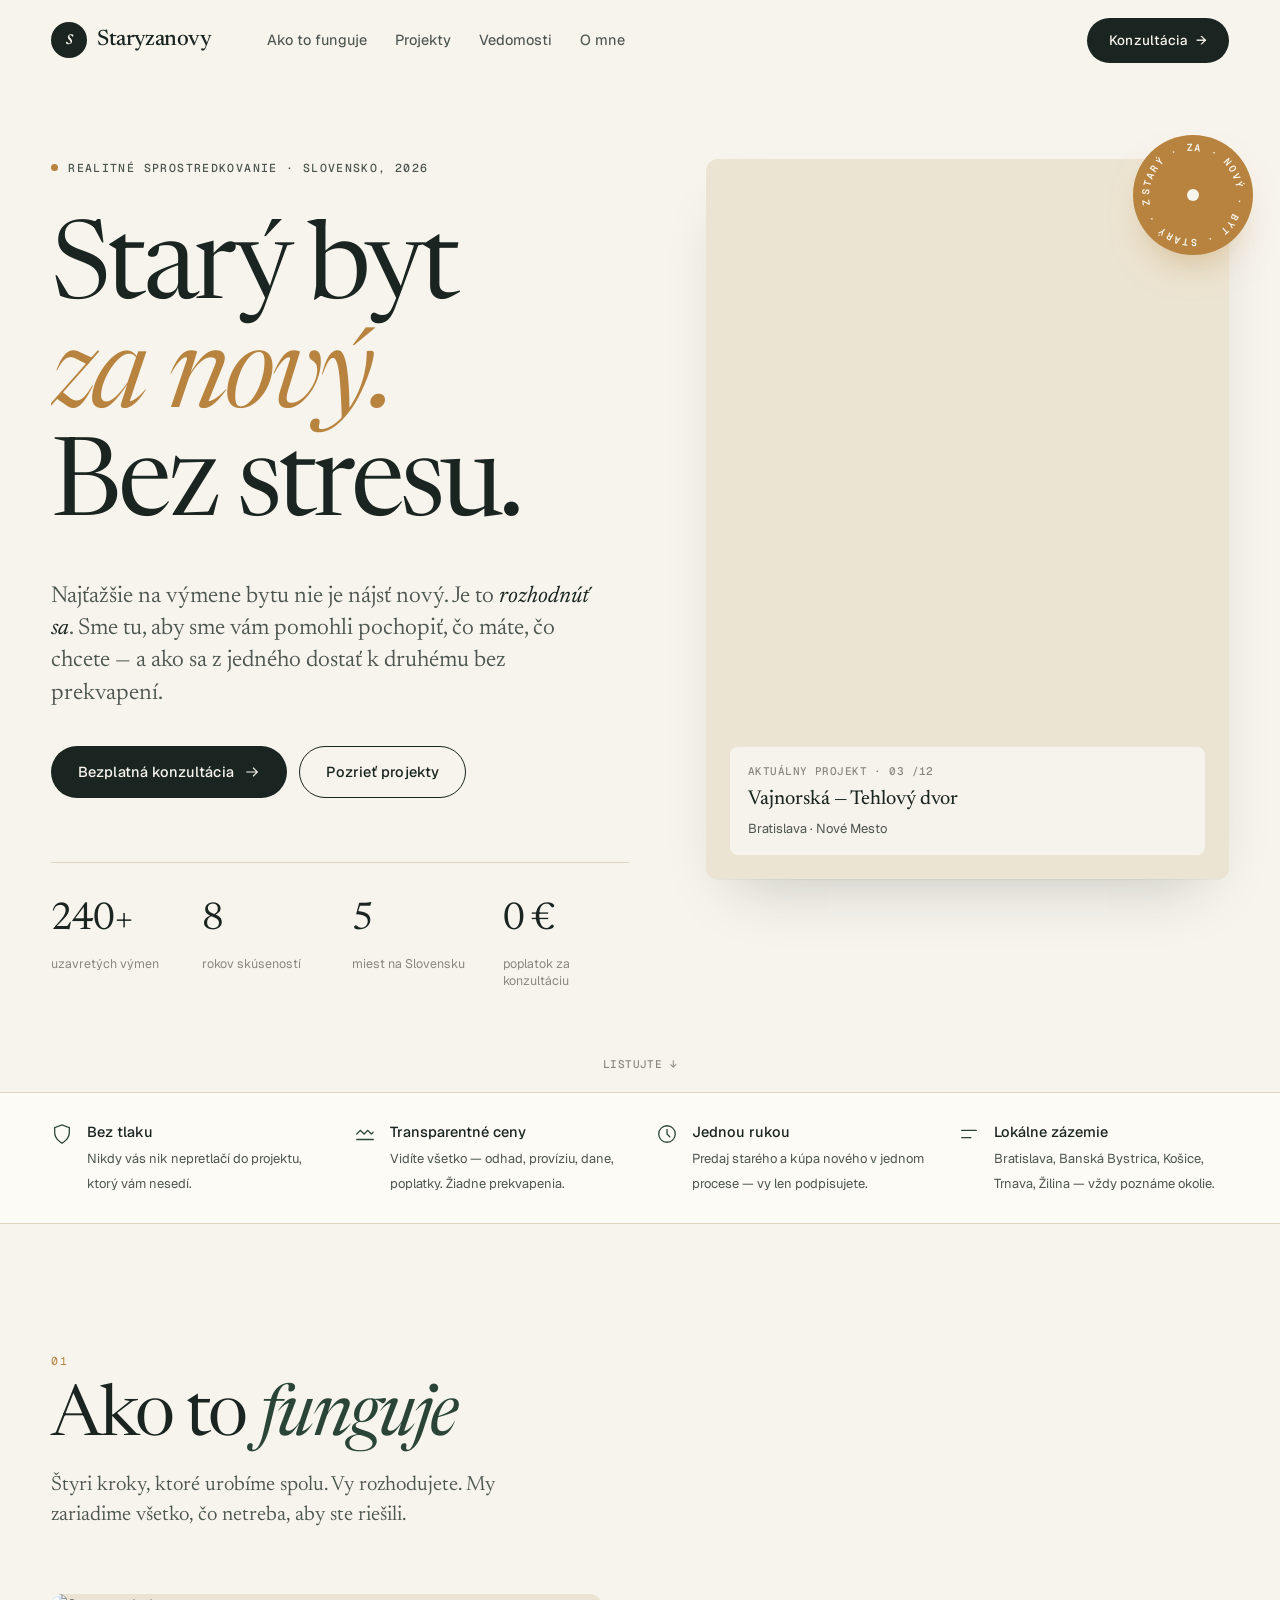
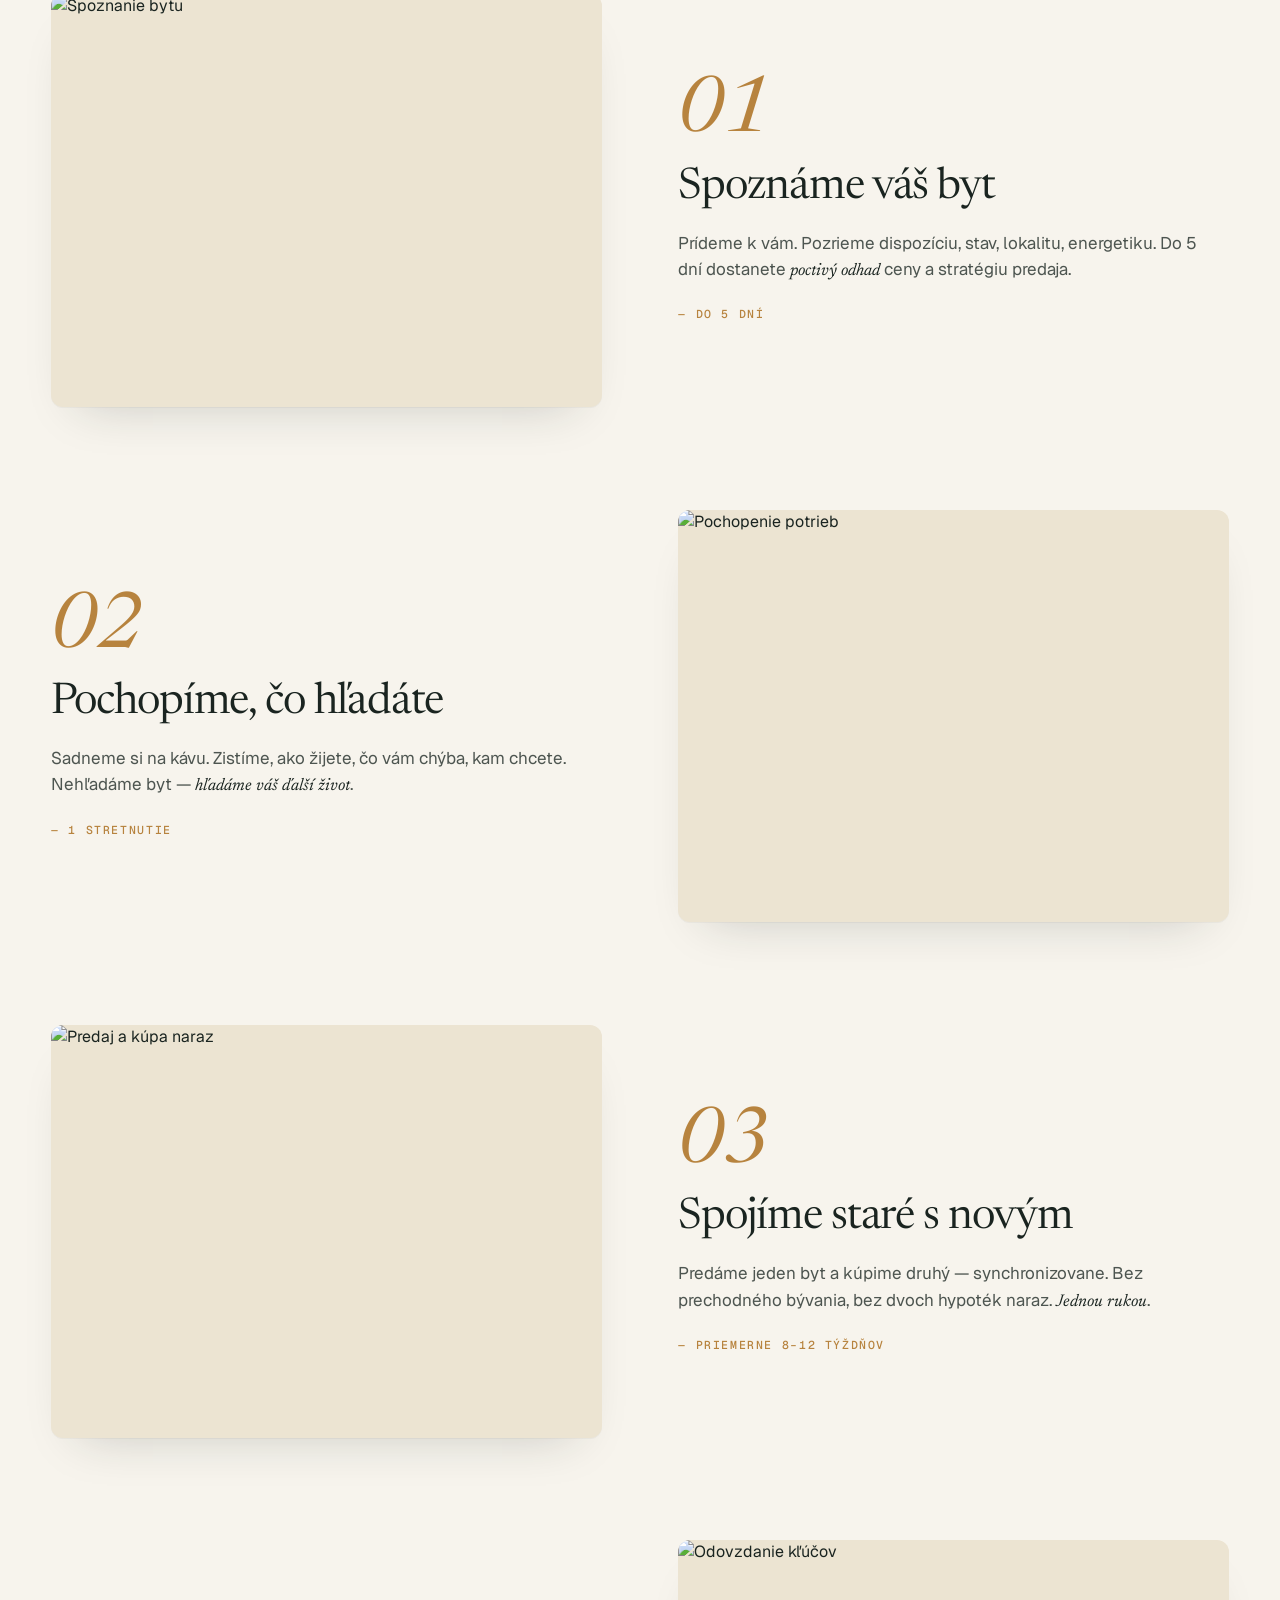
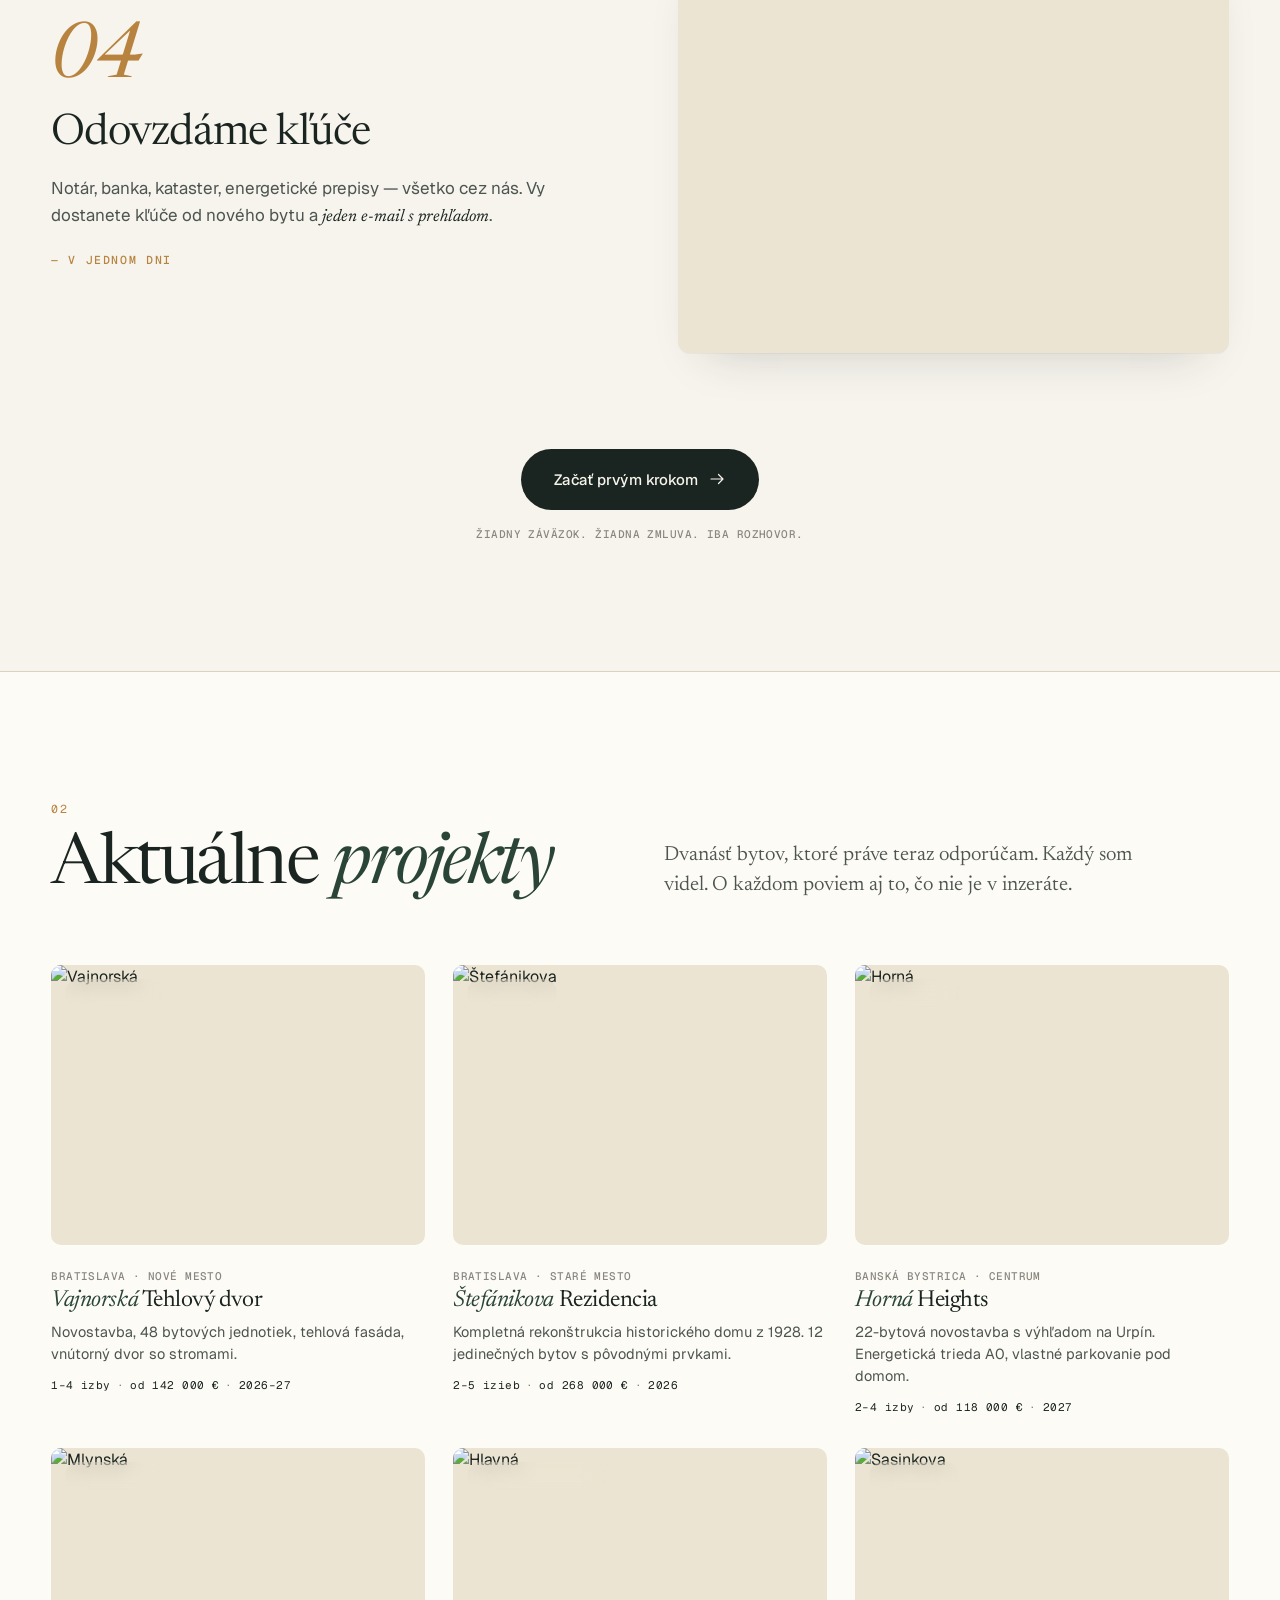
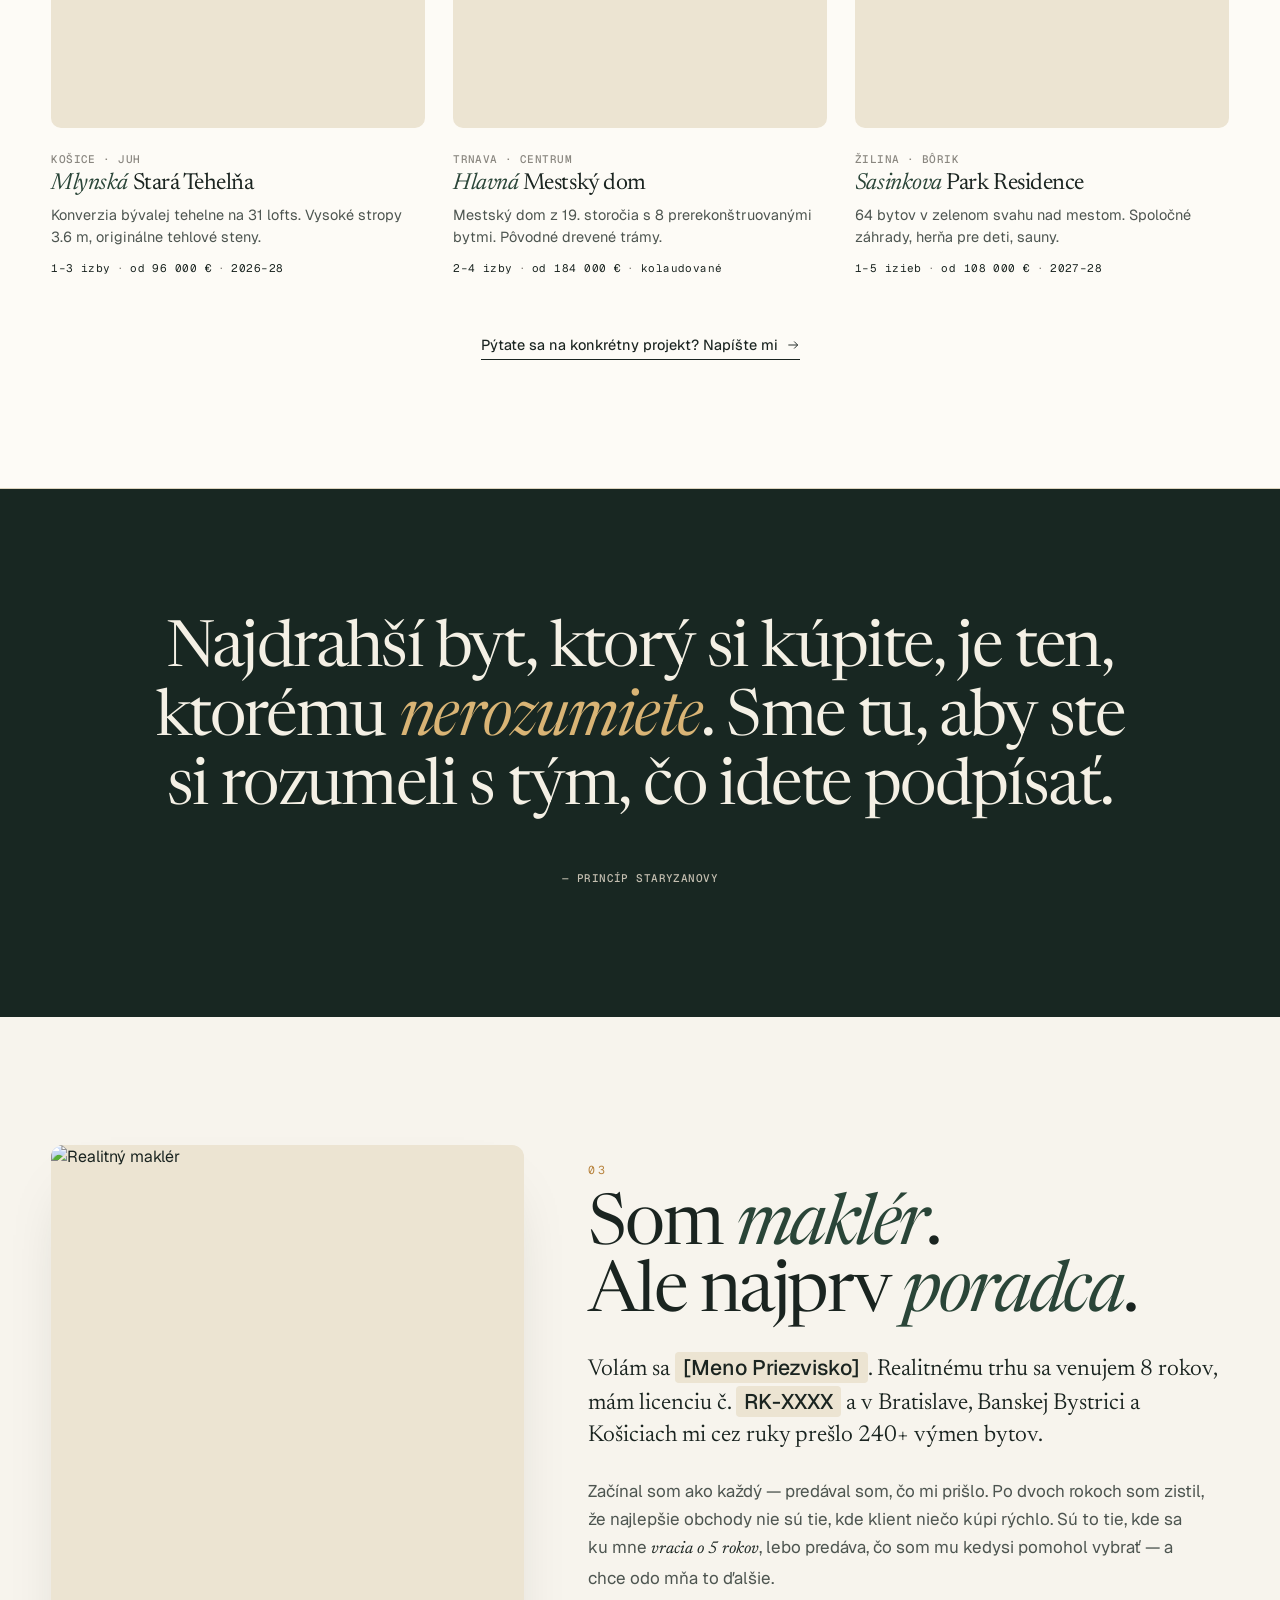
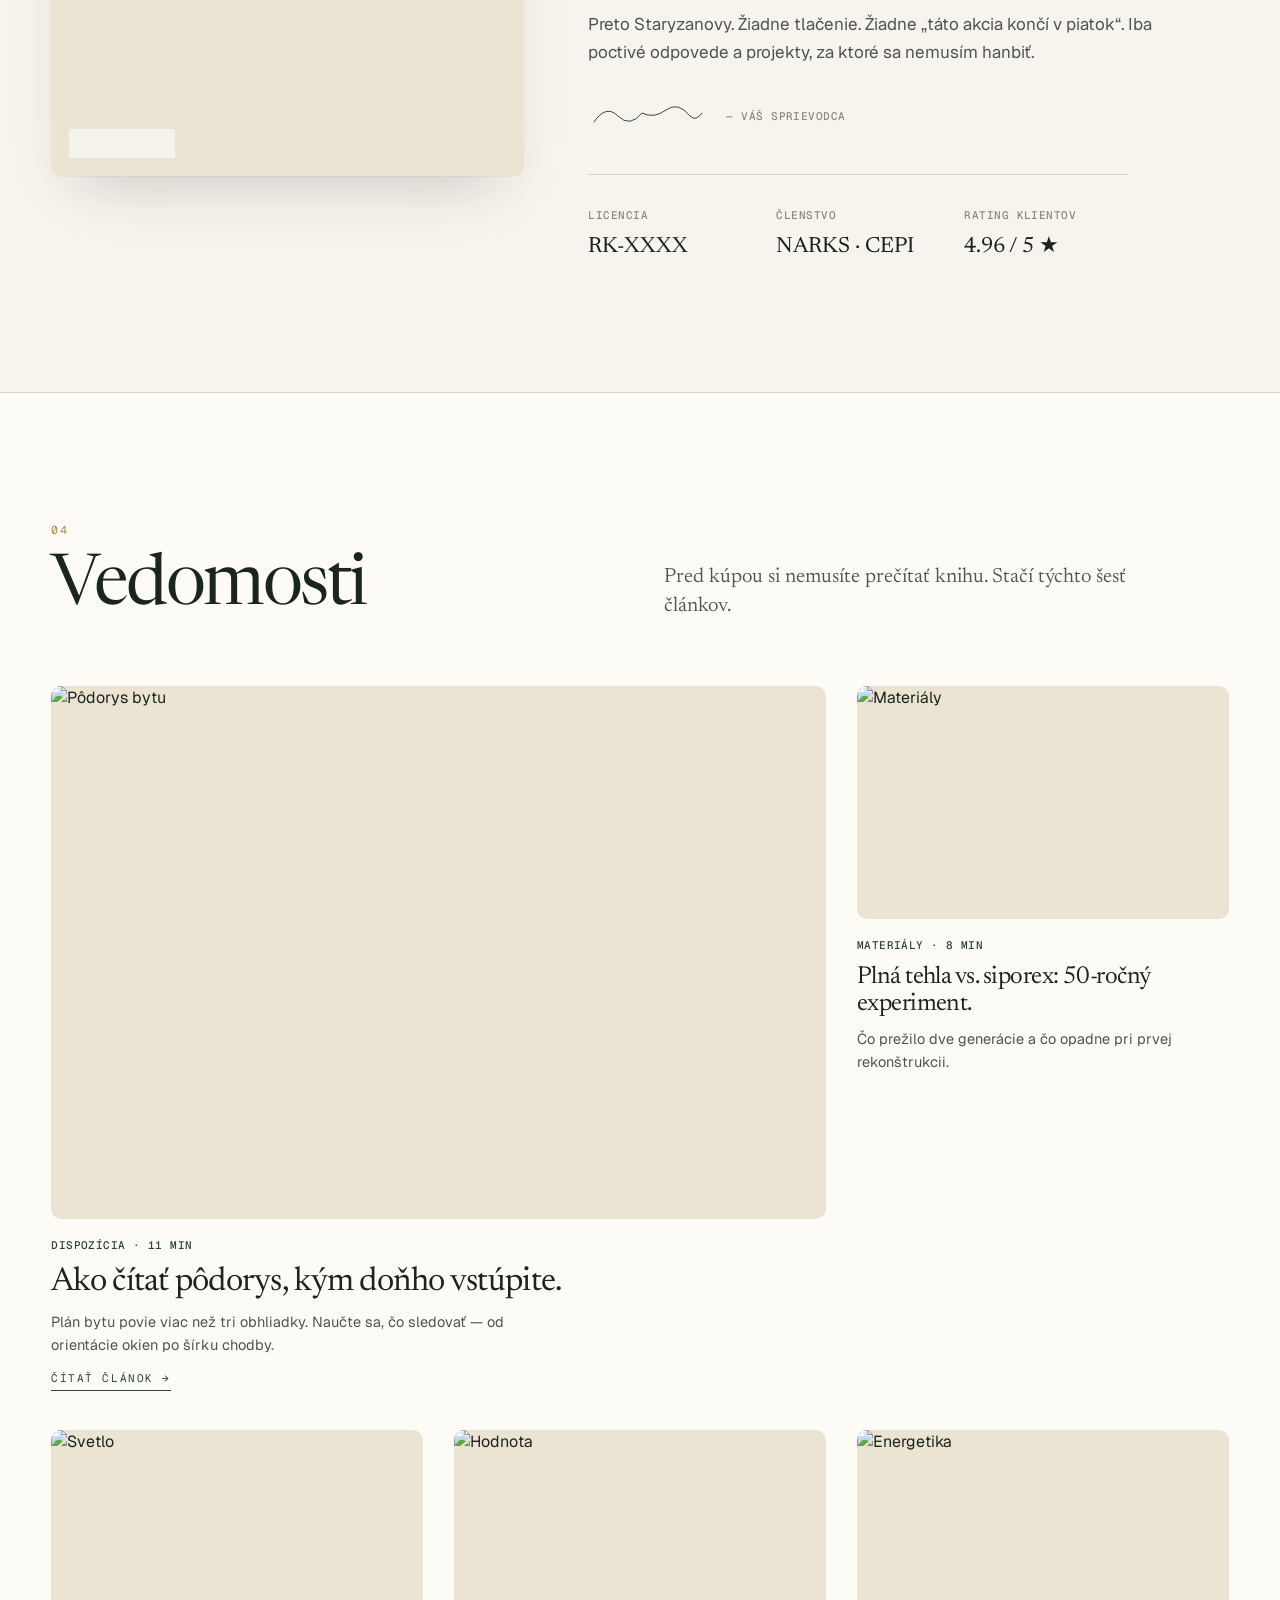
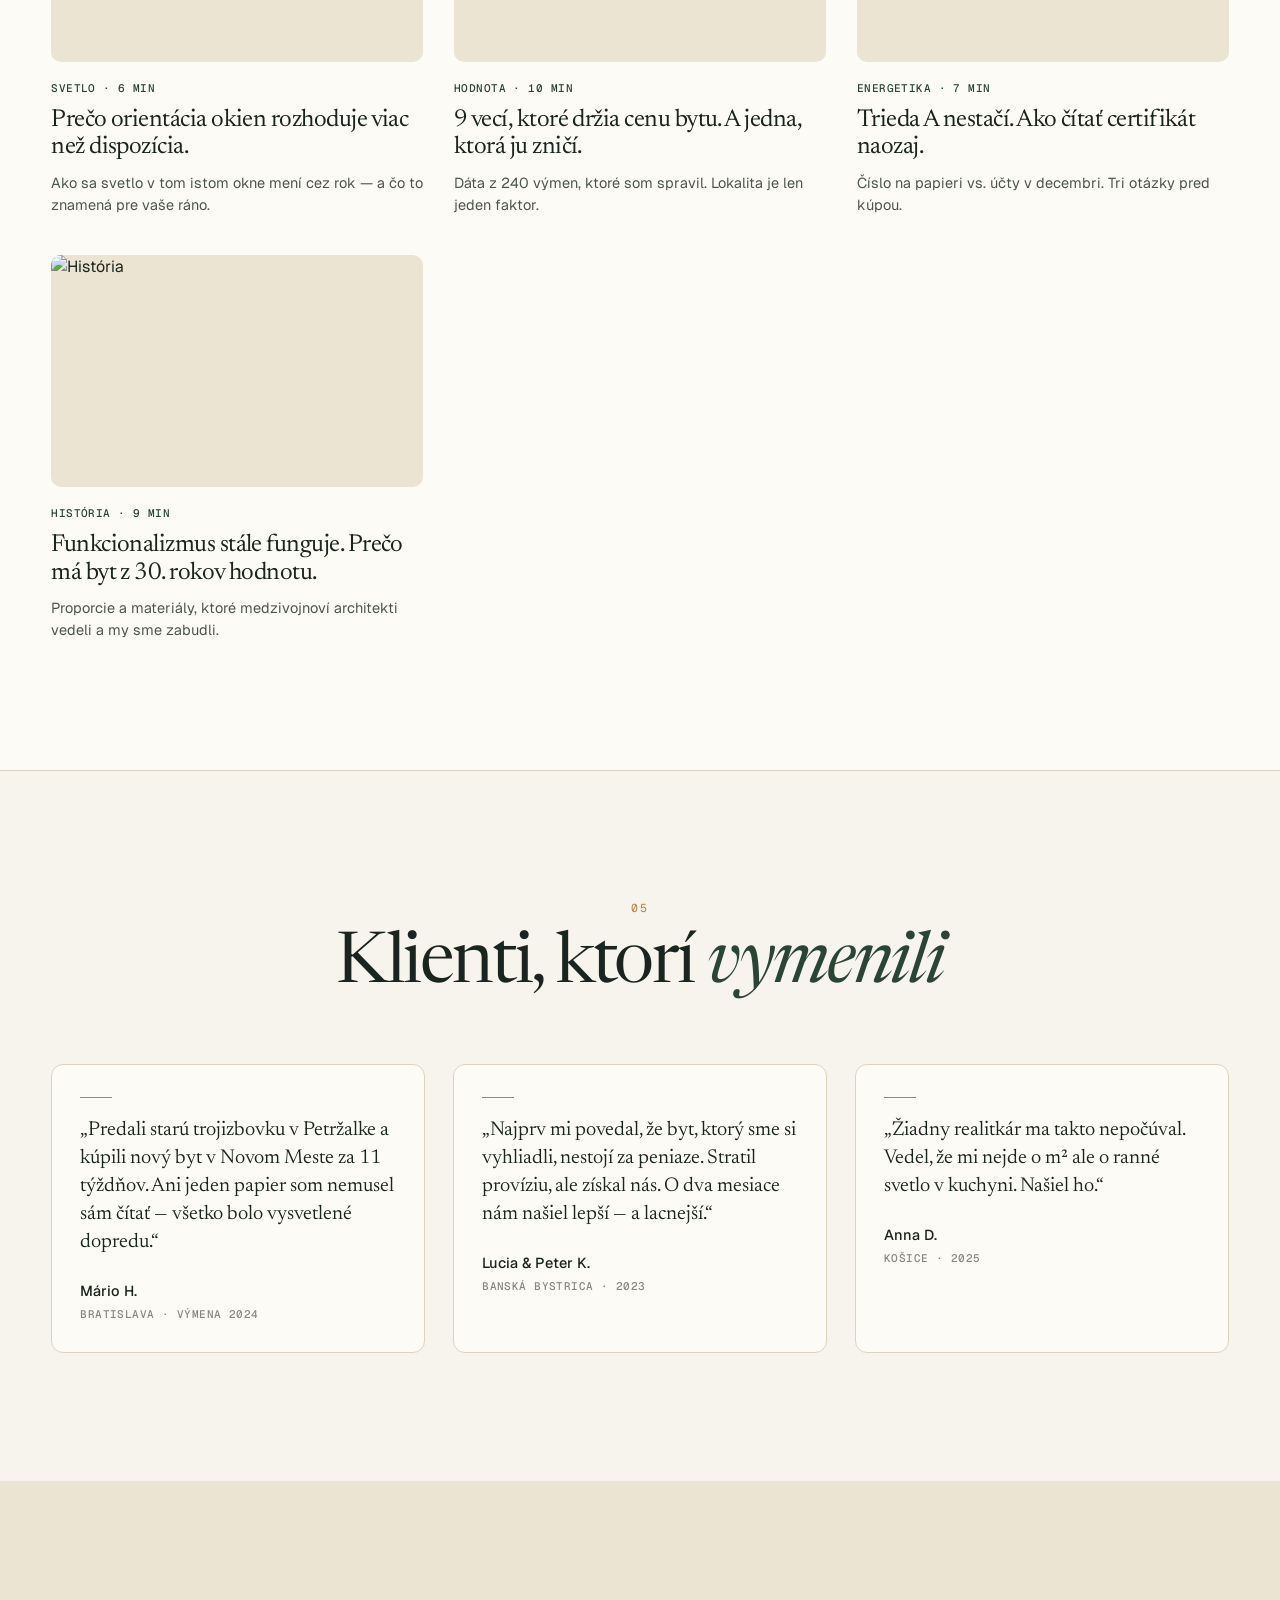
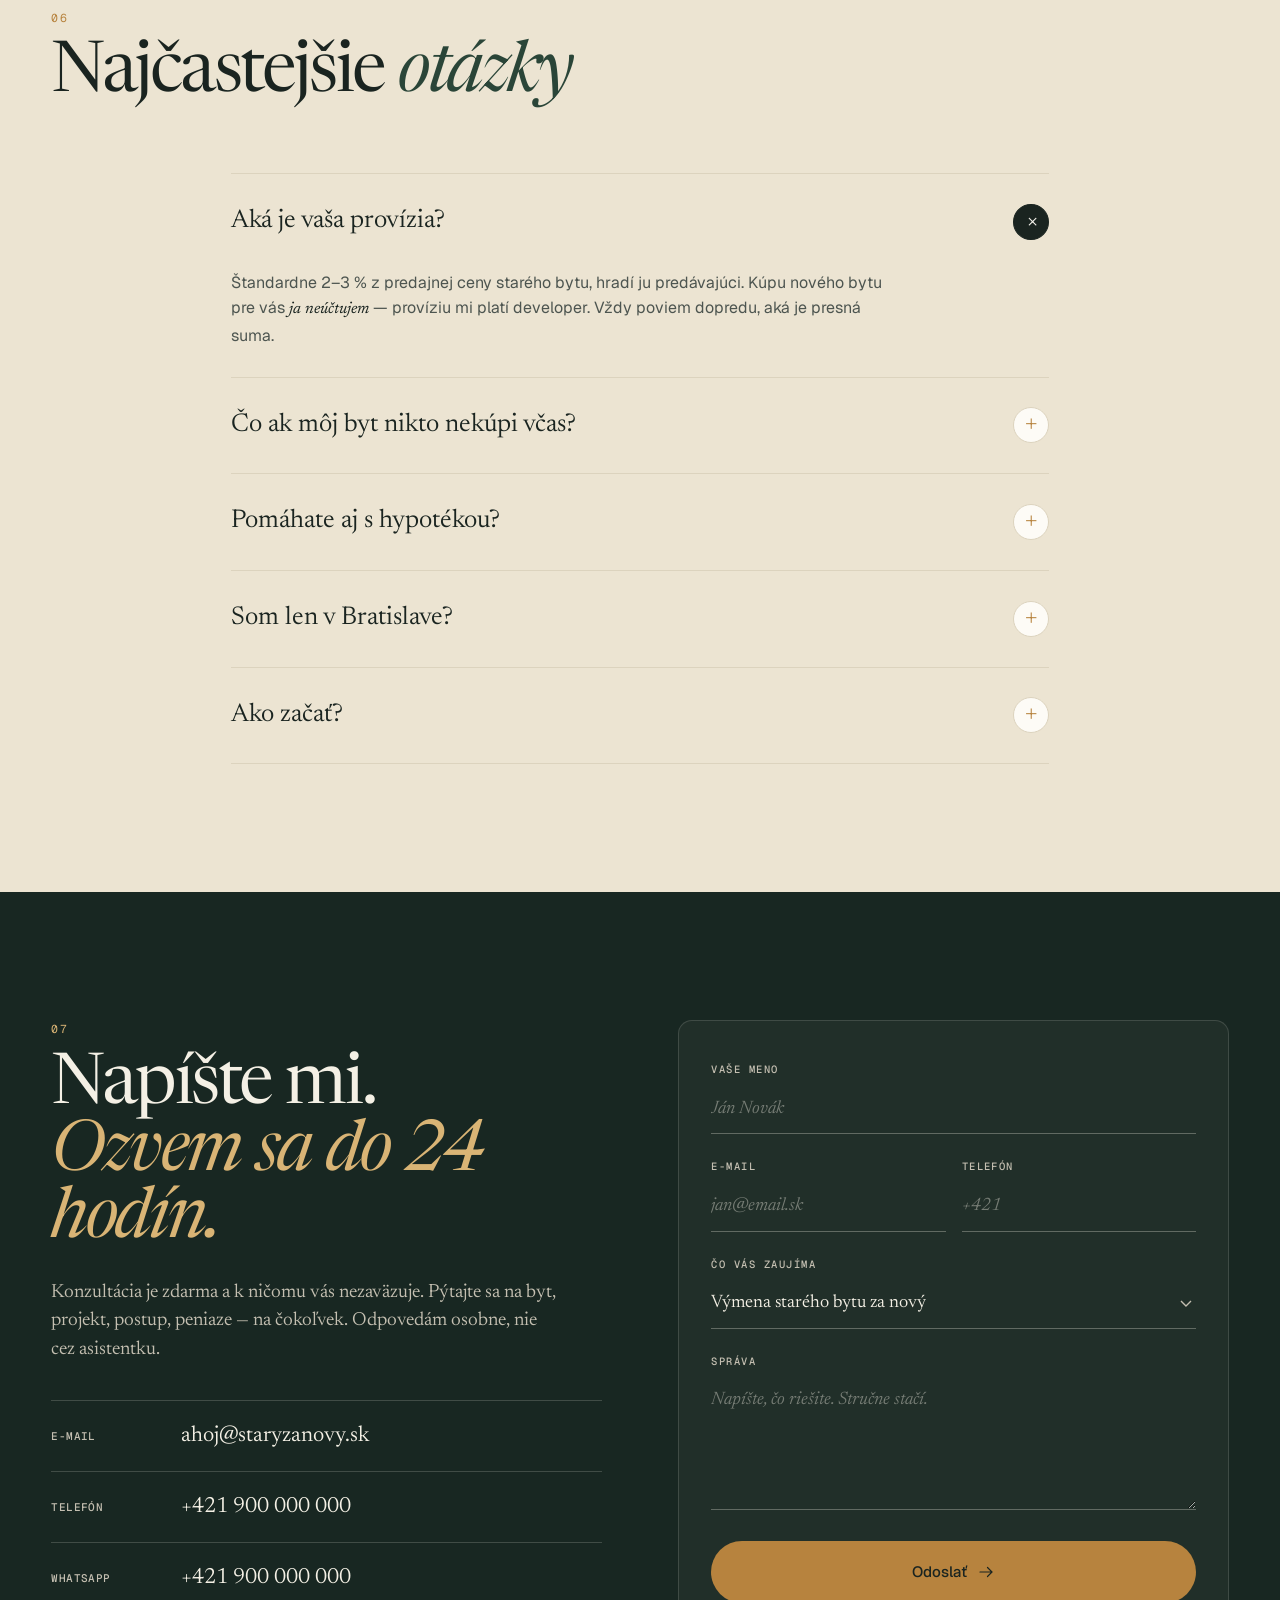
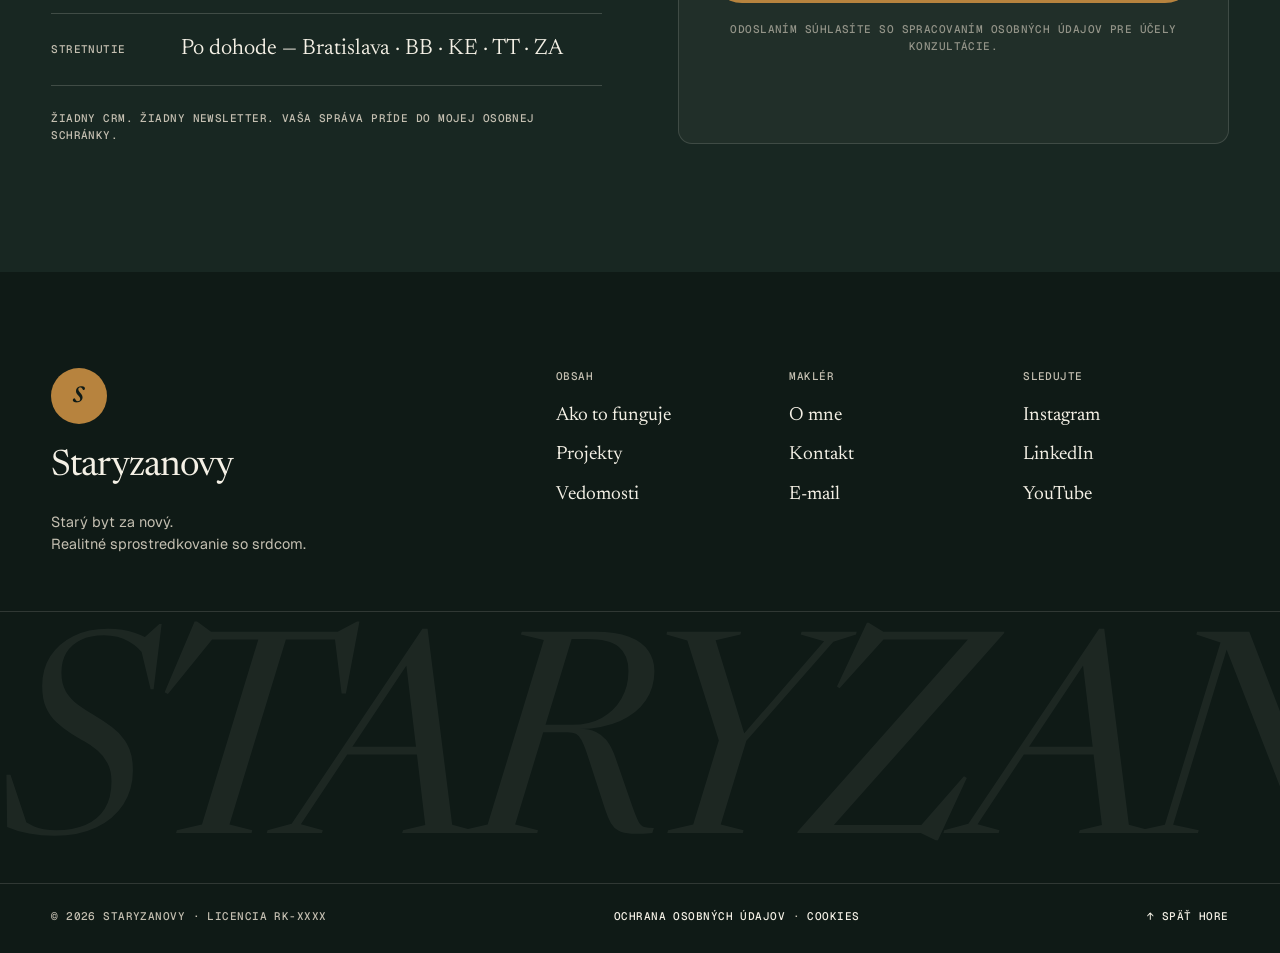
==== index.html @ 13700c18 "initial commit — Staryzanovy v1 Static landing page for staryzanovy.sk: - Premium svetlý design (New" ====
<!DOCTYPE html>
<html lang="sk">
<head>
<meta charset="UTF-8" />
<meta name="viewport" content="width=device-width, initial-scale=1.0" />
<title>Staryzanovy — Starý byt za nový. Realitné sprostredkovanie pre Slovensko.</title>
<meta name="description" content="Pomáhame vám predať starý byt a kúpiť nový — bez stresu, bez tlaku, s maklérom, ktorý vie. Konzultácia zdarma." />
<meta name="theme-color" content="#FAF7F0" />

<meta property="og:type" content="website" />
<meta property="og:title" content="Staryzanovy — Starý byt za nový" />
<meta property="og:description" content="Vymeňte starý byt za nový. Bez stresu. So sprievodcom, ktorý pozná každý detail." />
<meta property="og:url" content="https://staryzanovy.sk" />
<meta property="og:locale" content="sk_SK" />

<link rel="preconnect" href="https://fonts.googleapis.com" />
<link rel="preconnect" href="https://fonts.gstatic.com" crossorigin />
<link href="https://fonts.googleapis.com/css2?family=Newsreader:ital,opsz,wght@0,6..72,200..800;1,6..72,200..800&family=Geist:wght@100..900&family=Geist+Mono:wght@400;500&display=swap" rel="stylesheet" />

<link rel="stylesheet" href="styles.css" />
<link rel="icon" href="data:image/svg+xml;utf8,<svg xmlns='http://www.w3.org/2000/svg' viewBox='0 0 100 100'><rect width='100' height='100' fill='%23FAF7F0'/><text x='50' y='72' font-family='Newsreader, serif' font-size='80' font-weight='400' fill='%231F2D24' text-anchor='middle' font-style='italic'>s</text></svg>" />
</head>
<body>

<!-- ───────────────── NAV ───────────────── -->
<header class="nav" id="top">
  <div class="nav__inner">
    <a href="#top" class="logo">
      <span class="logo__mark">s</span>
      <span class="logo__name">Staryzanovy</span>
    </a>
    <nav class="nav__links" aria-label="Hlavné menu">
      <a href="#proces">Ako to funguje</a>
      <a href="#projekty">Projekty</a>
      <a href="#vedomosti">Vedomosti</a>
      <a href="#makler">O mne</a>
    </nav>
    <a href="#kontakt" class="nav__cta">
      Konzultácia
      <span class="nav__cta-arrow">→</span>
    </a>
    <button class="nav__burger" aria-label="Menu" id="burger">
      <span></span><span></span>
    </button>
  </div>
</header>

<!-- ───────────────── HERO ───────────────── -->
<section class="hero">
  <div class="hero__grid">
    <div class="hero__left">
      <span class="eyebrow"><span class="eyebrow__dot"></span> Realitné sprostredkovanie · Slovensko, 2026</span>

      <h1 class="hero__h1">
        <span class="rise"><span>Starý byt</span></span>
        <span class="rise rise--2"><span><em>za nový.</em></span></span>
        <span class="rise rise--3"><span>Bez stresu.</span></span>
      </h1>

      <p class="hero__lead">
        Najťažšie na výmene bytu nie je nájsť nový. Je to <em>rozhodnúť sa</em>. Sme tu, aby sme vám pomohli pochopiť, čo máte, čo chcete — a ako sa z jedného dostať k druhému bez prekvapení.
      </p>

      <div class="hero__actions">
        <a href="#kontakt" class="btn btn--solid">
          Bezplatná konzultácia
          <svg width="16" height="16" viewBox="0 0 24 24" fill="none"><path d="M4 12h16M14 6l6 6-6 6" stroke="currentColor" stroke-width="1.6" stroke-linecap="round" stroke-linejoin="round"/></svg>
        </a>
        <a href="#projekty" class="btn btn--ghost">Pozrieť projekty</a>
      </div>

      <ul class="hero__stats">
        <li>
          <strong>240+</strong>
          <span>uzavretých výmen</span>
        </li>
        <li>
          <strong>8</strong>
          <span>rokov skúseností</span>
        </li>
        <li>
          <strong>5</strong>
          <span>miest na Slovensku</span>
        </li>
        <li>
          <strong>0 €</strong>
          <span>poplatok za konzultáciu</span>
        </li>
      </ul>
    </div>

    <div class="hero__right">
      <div class="hero__photo">
        <img src="https://images.unsplash.com/photo-1554995207-c18c203602cb?w=1200&q=80&auto=format&fit=crop" alt="Svetlý moderný interiér bytu so zeleňou" loading="eager" />
        <div class="hero__photo-tag">
          <span class="mono">Aktuálny projekt · 03 /12</span>
          <strong>Vajnorská — Tehlový dvor</strong>
          <span>Bratislava · Nové Mesto</span>
        </div>
      </div>

      <div class="hero__sticker">
        <svg viewBox="0 0 120 120" class="hero__sticker-svg" aria-hidden="true">
          <defs>
            <path id="circle-path" d="M 60, 60 m -44, 0 a 44,44 0 1,1 88,0 a 44,44 0 1,1 -88,0"/>
          </defs>
          <text class="hero__sticker-text">
            <textPath href="#circle-path">STARÝ · ZA · NOVÝ · BYT ·  STARÝ · ZA · NOVÝ · BYT · </textPath>
          </text>
          <circle cx="60" cy="60" r="6" fill="currentColor"/>
        </svg>
      </div>
    </div>
  </div>

  <div class="hero__scroll" aria-hidden="true">
    <span class="mono">Listujte ↓</span>
  </div>
</section>

<!-- ───────────────── TRUST BAR ───────────────── -->
<section class="trust" aria-label="Hodnoty">
  <div class="trust__inner">
    <div class="trust__item">
      <svg viewBox="0 0 24 24" fill="none" aria-hidden="true"><path d="M12 22s8-4 8-12V5l-8-3-8 3v5c0 8 8 12 8 12z" stroke="currentColor" stroke-width="1.4"/></svg>
      <div>
        <strong>Bez tlaku</strong>
        <span>Nikdy vás nik nepretlačí do projektu, ktorý vám nesedí.</span>
      </div>
    </div>
    <div class="trust__item">
      <svg viewBox="0 0 24 24" fill="none" aria-hidden="true"><path d="M3 12l4-4 4 4 4-4 4 4 2-2" stroke="currentColor" stroke-width="1.4" stroke-linecap="round"/><path d="M3 18h18" stroke="currentColor" stroke-width="1.4" stroke-linecap="round"/></svg>
      <div>
        <strong>Transparentné ceny</strong>
        <span>Vidíte všetko — odhad, províziu, dane, poplatky. Žiadne prekvapenia.</span>
      </div>
    </div>
    <div class="trust__item">
      <svg viewBox="0 0 24 24" fill="none" aria-hidden="true"><circle cx="12" cy="12" r="9" stroke="currentColor" stroke-width="1.4"/><path d="M12 7v5l3 3" stroke="currentColor" stroke-width="1.4" stroke-linecap="round"/></svg>
      <div>
        <strong>Jednou rukou</strong>
        <span>Predaj starého a kúpa nového v jednom procese — vy len podpisujete.</span>
      </div>
    </div>
    <div class="trust__item">
      <svg viewBox="0 0 24 24" fill="none" aria-hidden="true"><path d="M4 8h16M4 16h10" stroke="currentColor" stroke-width="1.4" stroke-linecap="round"/></svg>
      <div>
        <strong>Lokálne zázemie</strong>
        <span>Bratislava, Banská Bystrica, Košice, Trnava, Žilina — vždy poznáme okolie.</span>
      </div>
    </div>
  </div>
</section>

<!-- ───────────────── PROCESS ───────────────── -->
<section class="process" id="proces">
  <div class="section__head">
    <span class="section__num">01</span>
    <h2 class="section__title">Ako to <em>funguje</em></h2>
    <p class="section__intro">Štyri kroky, ktoré urobíme spolu. Vy rozhodujete. My zariadime všetko, čo netreba, aby ste riešili.</p>
  </div>

  <ol class="steps">
    <li class="step">
      <div class="step__media">
        <img src="https://images.unsplash.com/photo-1556909114-f6e7ad7d3136?w=900&q=80&auto=format&fit=crop" alt="Spoznanie bytu" loading="lazy"/>
      </div>
      <div class="step__body">
        <span class="step__num">01</span>
        <h3>Spoznáme váš byt</h3>
        <p>Prídeme k vám. Pozrieme dispozíciu, stav, lokalitu, energetiku. Do 5 dní dostanete <em>poctivý odhad</em> ceny a stratégiu predaja.</p>
        <span class="step__time">— do 5 dní</span>
      </div>
    </li>

    <li class="step step--reverse">
      <div class="step__media">
        <img src="https://images.unsplash.com/photo-1556761175-5973dc0f32e7?w=900&q=80&auto=format&fit=crop" alt="Pochopenie potrieb" loading="lazy"/>
      </div>
      <div class="step__body">
        <span class="step__num">02</span>
        <h3>Pochopíme, čo hľadáte</h3>
        <p>Sadneme si na kávu. Zistíme, ako žijete, čo vám chýba, kam chcete. Nehľadáme byt — <em>hľadáme váš ďalší život</em>.</p>
        <span class="step__time">— 1 stretnutie</span>
      </div>
    </li>

    <li class="step">
      <div class="step__media">
        <img src="https://images.unsplash.com/photo-1600596542815-ffad4c1539a9?w=900&q=80&auto=format&fit=crop" alt="Predaj a kúpa naraz" loading="lazy"/>
      </div>
      <div class="step__body">
        <span class="step__num">03</span>
        <h3>Spojíme staré s novým</h3>
        <p>Predáme jeden byt a kúpime druhý — synchronizovane. Bez prechodného bývania, bez dvoch hypoték naraz. <em>Jednou rukou</em>.</p>
        <span class="step__time">— priemerne 8–12 týždňov</span>
      </div>
    </li>

    <li class="step step--reverse">
      <div class="step__media">
        <img src="https://images.unsplash.com/photo-1600210492486-724fe5c67fb0?w=900&q=80&auto=format&fit=crop" alt="Odovzdanie kľúčov" loading="lazy"/>
      </div>
      <div class="step__body">
        <span class="step__num">04</span>
        <h3>Odovzdáme kľúče</h3>
        <p>Notár, banka, kataster, energetické prepisy — všetko cez nás. Vy dostanete kľúče od nového bytu a <em>jeden e-mail s prehľadom</em>.</p>
        <span class="step__time">— v jednom dni</span>
      </div>
    </li>
  </ol>

  <div class="process__foot">
    <a href="#kontakt" class="btn btn--solid btn--lg">
      Začať prvým krokom
      <svg width="18" height="18" viewBox="0 0 24 24" fill="none"><path d="M4 12h16M14 6l6 6-6 6" stroke="currentColor" stroke-width="1.6" stroke-linecap="round" stroke-linejoin="round"/></svg>
    </a>
    <p class="mono">Žiadny záväzok. Žiadna zmluva. Iba rozhovor.</p>
  </div>
</section>

<!-- ───────────────── PROJECTS ───────────────── -->
<section class="projects" id="projekty">
  <div class="section__head section__head--row">
    <div>
      <span class="section__num">02</span>
      <h2 class="section__title">Aktuálne <em>projekty</em></h2>
    </div>
    <p class="section__intro">Dvanásť bytov, ktoré práve teraz odporúčam. Každý som videl. O každom poviem aj to, čo nie je v inzeráte.</p>
  </div>

  <div class="projects__grid">

    <article class="card">
      <div class="card__media">
        <img src="https://images.unsplash.com/photo-1502672260266-1c1ef2d93688?w=900&q=80&auto=format&fit=crop" alt="Vajnorská" loading="lazy"/>
        <span class="card__badge badge--live">vo výstavbe</span>
      </div>
      <div class="card__body">
        <span class="mono card__loc">Bratislava · Nové Mesto</span>
        <h3 class="card__title"><em>Vajnorská</em> Tehlový dvor</h3>
        <p class="card__dek">Novostavba, 48 bytových jednotiek, tehlová fasáda, vnútorný dvor so stromami.</p>
        <div class="card__meta">
          <span>1–4 izby</span>
          <span>·</span>
          <span>od 142 000 €</span>
          <span>·</span>
          <span>2026–27</span>
        </div>
      </div>
    </article>

    <article class="card">
      <div class="card__media">
        <img src="https://images.unsplash.com/photo-1600585154340-be6161a56a0c?w=900&q=80&auto=format&fit=crop" alt="Štefánikova" loading="lazy"/>
        <span class="card__badge badge--soon">predpredaj</span>
      </div>
      <div class="card__body">
        <span class="mono card__loc">Bratislava · Staré Mesto</span>
        <h3 class="card__title"><em>Štefánikova</em> Rezidencia</h3>
        <p class="card__dek">Kompletná rekonštrukcia historického domu z 1928. 12 jedinečných bytov s pôvodnými prvkami.</p>
        <div class="card__meta">
          <span>2–5 izieb</span>
          <span>·</span>
          <span>od 268 000 €</span>
          <span>·</span>
          <span>2026</span>
        </div>
      </div>
    </article>

    <article class="card">
      <div class="card__media">
        <img src="https://images.unsplash.com/photo-1560448204-e02f11c3d0e2?w=900&q=80&auto=format&fit=crop" alt="Horná" loading="lazy"/>
        <span class="card__badge badge--soon">predpredaj</span>
      </div>
      <div class="card__body">
        <span class="mono card__loc">Banská Bystrica · centrum</span>
        <h3 class="card__title"><em>Horná</em> Heights</h3>
        <p class="card__dek">22-bytová novostavba s výhľadom na Urpín. Energetická trieda A0, vlastné parkovanie pod domom.</p>
        <div class="card__meta">
          <span>2–4 izby</span>
          <span>·</span>
          <span>od 118 000 €</span>
          <span>·</span>
          <span>2027</span>
        </div>
      </div>
    </article>

    <article class="card">
      <div class="card__media">
        <img src="https://images.unsplash.com/photo-1493809842364-78817add7ffb?w=900&q=80&auto=format&fit=crop" alt="Mlynská" loading="lazy"/>
        <span class="card__badge badge--live">vo výstavbe</span>
      </div>
      <div class="card__body">
        <span class="mono card__loc">Košice · Juh</span>
        <h3 class="card__title"><em>Mlynská</em> Stará Tehelňa</h3>
        <p class="card__dek">Konverzia bývalej tehelne na 31 lofts. Vysoké stropy 3.6 m, originálne tehlové steny.</p>
        <div class="card__meta">
          <span>1–3 izby</span>
          <span>·</span>
          <span>od 96 000 €</span>
          <span>·</span>
          <span>2026–28</span>
        </div>
      </div>
    </article>

    <article class="card">
      <div class="card__media">
        <img src="https://images.unsplash.com/photo-1567767292278-a4f21aa2d36e?w=900&q=80&auto=format&fit=crop" alt="Hlavná" loading="lazy"/>
        <span class="card__badge badge--last">posledné jednotky</span>
      </div>
      <div class="card__body">
        <span class="mono card__loc">Trnava · centrum</span>
        <h3 class="card__title"><em>Hlavná</em> Mestský dom</h3>
        <p class="card__dek">Mestský dom z 19. storočia s 8 prerekonštruovanými bytmi. Pôvodné drevené trámy.</p>
        <div class="card__meta">
          <span>2–4 izby</span>
          <span>·</span>
          <span>od 184 000 €</span>
          <span>·</span>
          <span>kolaudované</span>
        </div>
      </div>
    </article>

    <article class="card">
      <div class="card__media">
        <img src="https://images.unsplash.com/photo-1600573472550-8090b5e0745e?w=900&q=80&auto=format&fit=crop" alt="Sasinkova" loading="lazy"/>
        <span class="card__badge badge--plan">v príprave</span>
      </div>
      <div class="card__body">
        <span class="mono card__loc">Žilina · Bôrik</span>
        <h3 class="card__title"><em>Sasinkova</em> Park Residence</h3>
        <p class="card__dek">64 bytov v zelenom svahu nad mestom. Spoločné záhrady, herňa pre deti, sauny.</p>
        <div class="card__meta">
          <span>1–5 izieb</span>
          <span>·</span>
          <span>od 108 000 €</span>
          <span>·</span>
          <span>2027–28</span>
        </div>
      </div>
    </article>

  </div>

  <div class="projects__foot">
    <a href="#kontakt" class="link link--arrow">
      Pýtate sa na konkrétny projekt? Napíšte mi
      <svg width="14" height="14" viewBox="0 0 24 24" fill="none"><path d="M4 12h16M14 6l6 6-6 6" stroke="currentColor" stroke-width="1.6"/></svg>
    </a>
  </div>
</section>

<!-- ───────────────── BIG QUOTE ───────────────── -->
<section class="quote">
  <blockquote>
    <p>
      Najdrahší byt, ktorý si kúpite, je ten, ktorému <em>nerozumiete</em>. Sme tu, aby ste si rozumeli s tým, čo idete podpísať.
    </p>
    <footer>
      <span class="mono">— princíp Staryzanovy</span>
    </footer>
  </blockquote>
</section>

<!-- ───────────────── BROKER / ABOUT ───────────────── -->
<section class="broker" id="makler">
  <div class="broker__inner">
    <div class="broker__photo">
      <img src="https://images.unsplash.com/photo-1507003211169-0a1dd7228f2d?w=800&q=80&auto=format&fit=crop" alt="Realitný maklér" loading="lazy"/>
      <span class="broker__photo-tag mono">Foto · 2026</span>
    </div>

    <div class="broker__body">
      <span class="section__num">03</span>
      <h2 class="section__title">Som <em>maklér</em>.<br/>Ale najprv <em>poradca</em>.</h2>

      <p class="broker__lead">
        Volám sa <strong>[Meno Priezvisko]</strong>. Realitnému trhu sa venujem 8 rokov, mám licenciu č. <strong>RK-XXXX</strong> a v Bratislave, Banskej Bystrici a Košiciach mi cez ruky prešlo 240+ výmen bytov.
      </p>

      <p class="broker__text">
        Začínal som ako každý — predával som, čo mi prišlo. Po dvoch rokoch som zistil, že najlepšie obchody nie sú tie, kde klient niečo kúpi rýchlo. Sú to tie, kde sa ku mne <em>vracia o 5 rokov</em>, lebo predáva, čo som mu kedysi pomohol vybrať — a chce odo mňa to ďalšie.
      </p>

      <p class="broker__text">
        Preto Staryzanovy. Žiadne tlačenie. Žiadne &bdquo;táto akcia končí v piatok&ldquo;. Iba poctivé odpovede a projekty, za ktoré sa nemusím hanbiť.
      </p>

      <div class="broker__signature">
        <svg viewBox="0 0 200 60" class="broker__sign" aria-hidden="true">
          <path d="M 10 40 Q 30 10, 50 30 T 90 25 Q 110 35, 130 20 T 170 30 Q 180 40, 190 25" fill="none" stroke="currentColor" stroke-width="1.6" stroke-linecap="round"/>
        </svg>
        <span class="mono">— váš sprievodca</span>
      </div>

      <div class="broker__credentials">
        <div>
          <span class="mono">Licencia</span>
          <strong>RK-XXXX</strong>
        </div>
        <div>
          <span class="mono">Členstvo</span>
          <strong>NARKS · CEPI</strong>
        </div>
        <div>
          <span class="mono">Rating klientov</span>
          <strong>4.96 / 5 ★</strong>
        </div>
      </div>
    </div>
  </div>
</section>

<!-- ───────────────── KNOWLEDGE / ARTICLES ───────────────── -->
<section class="knowledge" id="vedomosti">
  <div class="section__head section__head--row">
    <div>
      <span class="section__num">04</span>
      <h2 class="section__title">Vedomosti</h2>
    </div>
    <p class="section__intro">Pred kúpou si nemusíte prečítať knihu. Stačí týchto šesť článkov.</p>
  </div>

  <div class="knowledge__grid">

    <article class="post post--lg">
      <a href="#" class="post__link">
        <div class="post__media">
          <img src="https://images.unsplash.com/photo-1484154218962-a197022b5858?w=1200&q=80&auto=format&fit=crop" alt="Pôdorys bytu" loading="lazy"/>
        </div>
        <div class="post__body">
          <span class="mono post__tag">Dispozícia · 11 min</span>
          <h3>Ako čítať pôdorys, kým doňho vstúpite.</h3>
          <p>Plán bytu povie viac než tri obhliadky. Naučte sa, čo sledovať — od orientácie okien po šírku chodby.</p>
          <span class="post__cta">Čítať článok →</span>
        </div>
      </a>
    </article>

    <article class="post">
      <a href="#" class="post__link">
        <div class="post__media">
          <img src="https://images.unsplash.com/photo-1600121848594-d8644e57abab?w=900&q=80&auto=format&fit=crop" alt="Materiály" loading="lazy"/>
        </div>
        <div class="post__body">
          <span class="mono post__tag">Materiály · 8 min</span>
          <h3>Plná tehla vs. siporex: 50-ročný experiment.</h3>
          <p>Čo prežilo dve generácie a čo opadne pri prvej rekonštrukcii.</p>
        </div>
      </a>
    </article>

    <article class="post">
      <a href="#" class="post__link">
        <div class="post__media">
          <img src="https://images.unsplash.com/photo-1600566753190-17f0baa2a6c3?w=900&q=80&auto=format&fit=crop" alt="Svetlo" loading="lazy"/>
        </div>
        <div class="post__body">
          <span class="mono post__tag">Svetlo · 6 min</span>
          <h3>Prečo orientácia okien rozhoduje viac než dispozícia.</h3>
          <p>Ako sa svetlo v tom istom okne mení cez rok — a čo to znamená pre vaše ráno.</p>
        </div>
      </a>
    </article>

    <article class="post">
      <a href="#" class="post__link">
        <div class="post__media">
          <img src="https://images.unsplash.com/photo-1554995207-c18c203602cb?w=900&q=80&auto=format&fit=crop" alt="Hodnota" loading="lazy"/>
        </div>
        <div class="post__body">
          <span class="mono post__tag">Hodnota · 10 min</span>
          <h3>9 vecí, ktoré držia cenu bytu. A jedna, ktorá ju zničí.</h3>
          <p>Dáta z 240 výmen, ktoré som spravil. Lokalita je len jeden faktor.</p>
        </div>
      </a>
    </article>

    <article class="post">
      <a href="#" class="post__link">
        <div class="post__media">
          <img src="https://images.unsplash.com/photo-1600585154526-990dced4db0d?w=900&q=80&auto=format&fit=crop" alt="Energetika" loading="lazy"/>
        </div>
        <div class="post__body">
          <span class="mono post__tag">Energetika · 7 min</span>
          <h3>Trieda A nestačí. Ako čítať certifikát naozaj.</h3>
          <p>Číslo na papieri vs. účty v decembri. Tri otázky pred kúpou.</p>
        </div>
      </a>
    </article>

    <article class="post">
      <a href="#" class="post__link">
        <div class="post__media">
          <img src="https://images.unsplash.com/photo-1600210491892-03d54c0aaf87?w=900&q=80&auto=format&fit=crop" alt="História" loading="lazy"/>
        </div>
        <div class="post__body">
          <span class="mono post__tag">História · 9 min</span>
          <h3>Funkcionalizmus stále funguje. Prečo má byt z 30. rokov hodnotu.</h3>
          <p>Proporcie a materiály, ktoré medzivojnoví architekti vedeli a my sme zabudli.</p>
        </div>
      </a>
    </article>

  </div>
</section>

<!-- ───────────────── TESTIMONIALS ───────────────── -->
<section class="testimonials" aria-label="Referencie">
  <div class="section__head section__head--center">
    <span class="section__num">05</span>
    <h2 class="section__title">Klienti, ktorí <em>vymenili</em></h2>
  </div>

  <div class="testimonials__grid">
    <figure class="testimonial">
      <blockquote>
        &bdquo;Predali starú trojizbovku v Petržalke a kúpili nový byt v Novom Meste za 11 týždňov. Ani jeden papier som nemusel sám čítať — všetko bolo vysvetlené dopredu.&ldquo;
      </blockquote>
      <figcaption>
        <strong>Mário H.</strong>
        <span class="mono">Bratislava · výmena 2024</span>
      </figcaption>
    </figure>

    <figure class="testimonial">
      <blockquote>
        &bdquo;Najprv mi povedal, že byt, ktorý sme si vyhliadli, nestojí za peniaze. Stratil províziu, ale získal nás. O dva mesiace nám našiel lepší — a lacnejší.&ldquo;
      </blockquote>
      <figcaption>
        <strong>Lucia & Peter K.</strong>
        <span class="mono">Banská Bystrica · 2023</span>
      </figcaption>
    </figure>

    <figure class="testimonial">
      <blockquote>
        &bdquo;Žiadny realitkár ma takto nepočúval. Vedel, že mi nejde o m² ale o ranné svetlo v kuchyni. Našiel ho.&ldquo;
      </blockquote>
      <figcaption>
        <strong>Anna D.</strong>
        <span class="mono">Košice · 2025</span>
      </figcaption>
    </figure>
  </div>
</section>

<!-- ───────────────── FAQ ───────────────── -->
<section class="faq">
  <div class="section__head">
    <span class="section__num">06</span>
    <h2 class="section__title">Najčastejšie <em>otázky</em></h2>
  </div>

  <div class="faq__list">
    <details class="faq__item" open>
      <summary>
        <span>Aká je vaša provízia?</span>
        <span class="faq__icon" aria-hidden="true">+</span>
      </summary>
      <div class="faq__body">
        <p>Štandardne 2–3 % z predajnej ceny starého bytu, hradí ju predávajúci. Kúpu nového bytu pre vás <em>ja neúčtujem</em> — províziu mi platí developer. Vždy poviem dopredu, aká je presná suma.</p>
      </div>
    </details>

    <details class="faq__item">
      <summary>
        <span>Čo ak môj byt nikto nekúpi včas?</span>
        <span class="faq__icon" aria-hidden="true">+</span>
      </summary>
      <div class="faq__body">
        <p>Pred výmenou robíme realistický odhad ceny a časového rámca. Ak je trh pomalý, navrhujem premosťovacie riešenia — od časovo viazaných záloh u developera po prechodný nájom. Nikdy vás nenechám medzi dvomi bytmi.</p>
      </div>
    </details>

    <details class="faq__item">
      <summary>
        <span>Pomáhate aj s hypotékou?</span>
        <span class="faq__icon" aria-hidden="true">+</span>
      </summary>
      <div class="faq__body">
        <p>Spolupracujem s nezávislou hypotekárnou poradkyňou, ktorú odporúčam svojim klientom 5 rokov. Nedostávam od nej províziu — preto je odporúčanie poctivé.</p>
      </div>
    </details>

    <details class="faq__item">
      <summary>
        <span>Som len v Bratislave?</span>
        <span class="faq__icon" aria-hidden="true">+</span>
      </summary>
      <div class="faq__body">
        <p>Nie. Aktívne pracujem v Bratislave, Trnave, Banskej Bystrici, Žiline a Košiciach. V iných mestách viem odporučiť kolegu, ktorému dôverujem.</p>
      </div>
    </details>

    <details class="faq__item">
      <summary>
        <span>Ako začať?</span>
        <span class="faq__icon" aria-hidden="true">+</span>
      </summary>
      <div class="faq__body">
        <p>Napíšete mi e-mail alebo SMS. Do 24 hodín si dohodneme krátky telefonát alebo kávu. Ak po stretnutí budete chcieť pokračovať, podpíšeme jednoduchú dohodu. Ak nie, ostávame priateľmi.</p>
      </div>
    </details>
  </div>
</section>

<!-- ───────────────── CONTACT ───────────────── -->
<section class="contact" id="kontakt">
  <div class="contact__inner">
    <div class="contact__left">
      <span class="section__num">07</span>
      <h2 class="section__title">Napíšte mi.<br/><em>Ozvem sa do 24 hodín.</em></h2>
      <p class="contact__lead">
        Konzultácia je zdarma a k ničomu vás nezaväzuje. Pýtajte sa na byt, projekt, postup, peniaze — na čokoľvek. Odpovedám osobne, nie cez asistentku.
      </p>

      <ul class="contact__lines">
        <li>
          <span class="mono">E-mail</span>
          <a href="mailto:ahoj@staryzanovy.sk">ahoj@staryzanovy.sk</a>
        </li>
        <li>
          <span class="mono">Telefón</span>
          <a href="tel:+421900000000">+421 900 000 000</a>
        </li>
        <li>
          <span class="mono">WhatsApp</span>
          <a href="#">+421 900 000 000</a>
        </li>
        <li>
          <span class="mono">Stretnutie</span>
          <span>Po dohode — Bratislava · BB · KE · TT · ZA</span>
        </li>
      </ul>

      <p class="contact__note mono">
        Žiadny CRM. Žiadny newsletter. Vaša správa príde do mojej osobnej schránky.
      </p>
    </div>

    <form class="contact__form" onsubmit="event.preventDefault(); this.classList.add('is-sent');">
      <div class="field">
        <label for="meno">Vaše meno</label>
        <input type="text" id="meno" name="meno" placeholder="Ján Novák" required/>
      </div>

      <div class="row">
        <div class="field">
          <label for="email">E-mail</label>
          <input type="email" id="email" name="email" placeholder="jan@email.sk" required/>
        </div>
        <div class="field">
          <label for="tel">Telefón</label>
          <input type="tel" id="tel" name="tel" placeholder="+421"/>
        </div>
      </div>

      <div class="field">
        <label for="typ">Čo vás zaujíma</label>
        <select id="typ" name="typ">
          <option>Výmena starého bytu za nový</option>
          <option>Predaj bytu</option>
          <option>Kúpa nového bytu</option>
          <option>Iba konzultácia / odhad ceny</option>
          <option>Konkrétny projekt zo zoznamu</option>
        </select>
      </div>

      <div class="field">
        <label for="sprava">Správa</label>
        <textarea id="sprava" name="sprava" rows="4" placeholder="Napíšte, čo riešite. Stručne stačí."></textarea>
      </div>

      <button type="submit" class="btn btn--solid btn--full btn--lg">
        Odoslať
        <svg width="18" height="18" viewBox="0 0 24 24" fill="none"><path d="M4 12h16M14 6l6 6-6 6" stroke="currentColor" stroke-width="1.6" stroke-linecap="round"/></svg>
      </button>

      <p class="contact__form-note mono">Odoslaním súhlasíte so spracovaním osobných údajov pre účely konzultácie.</p>

      <div class="contact__sent">
        <h3>Ďakujem.</h3>
        <p>Vaša správa je u mňa. Ozvem sa do 24 hodín — väčšinou skôr.</p>
      </div>
    </form>
  </div>
</section>

<!-- ───────────────── FOOTER ───────────────── -->
<footer class="footer">
  <div class="footer__top">
    <div class="footer__brand">
      <span class="footer__mark">s</span>
      <h3>Staryzanovy</h3>
      <p>Starý byt za nový.<br/>Realitné sprostredkovanie so srdcom.</p>
    </div>

    <nav class="footer__nav" aria-label="Footer">
      <div>
        <span class="mono">Obsah</span>
        <ul>
          <li><a href="#proces">Ako to funguje</a></li>
          <li><a href="#projekty">Projekty</a></li>
          <li><a href="#vedomosti">Vedomosti</a></li>
        </ul>
      </div>
      <div>
        <span class="mono">Maklér</span>
        <ul>
          <li><a href="#makler">O mne</a></li>
          <li><a href="#kontakt">Kontakt</a></li>
          <li><a href="mailto:ahoj@staryzanovy.sk">E-mail</a></li>
        </ul>
      </div>
      <div>
        <span class="mono">Sledujte</span>
        <ul>
          <li><a href="#">Instagram</a></li>
          <li><a href="#">LinkedIn</a></li>
          <li><a href="#">YouTube</a></li>
        </ul>
      </div>
    </nav>
  </div>

  <div class="footer__big" aria-hidden="true">
    <span>STARYZANOVY</span>
  </div>

  <div class="footer__bottom">
    <span class="mono">© 2026 Staryzanovy · Licencia RK-XXXX</span>
    <span class="mono"><a href="#">Ochrana osobných údajov</a> · <a href="#">Cookies</a></span>
    <span class="mono"><a href="#top">↑ Späť hore</a></span>
  </div>
</footer>

<script src="script.js"></script>
</body>
</html>
---- styles.css ----
/* ============================================================
   STARYZANOVY · v2  ·  Svetlý moderný premium
   Newsreader (serif) + Geist (sans) + Geist Mono
   ============================================================ */

:root {
  /* surfaces */
  --bg:           #F7F4ED;
  --bg-soft:      #FDFBF6;
  --bg-sand:      #ECE4D2;
  --bg-dark:      #182722;
  --bg-deep:      #0F1A16;

  /* text */
  --ink:          #1A2420;
  --ink-soft:     #4D5550;
  --ink-mute:     #8A8780;
  --ink-on-dark:  #F4F0E5;
  --ink-on-dark-soft: #C4BFB1;

  /* accents */
  --green:        #2A4538;
  --green-d:      #1B2D24;
  --green-l:      #506C5E;
  --gold:         #B7833E;
  --gold-l:       #D9B475;
  --rust:         #B05A3A;
  --rule:         #DCD3BE;

  /* type */
  --serif: 'Newsreader', 'Tiempos', Georgia, serif;
  --sans:  'Geist', 'Söhne', -apple-system, BlinkMacSystemFont, system-ui, sans-serif;
  --mono:  'Geist Mono', ui-monospace, 'SF Mono', Menlo, monospace;

  --ease:    cubic-bezier(0.2, 0.6, 0.2, 1);
  --ease-sm: cubic-bezier(0.65, 0, 0.35, 1);

  --max:   1320px;
  --pad-x: clamp(20px, 4vw, 56px);
  --gap-y: clamp(72px, 10vw, 160px);
}

/* ============ reset ============ */
*, *::before, *::after { box-sizing: border-box; margin: 0; padding: 0; }
html { scroll-behavior: smooth; -webkit-font-smoothing: antialiased; -moz-osx-font-smoothing: grayscale; text-size-adjust: 100%; }
body {
  font-family: var(--sans);
  font-size: 16px;
  line-height: 1.55;
  color: var(--ink);
  background: var(--bg);
  overflow-x: hidden;
  font-weight: 400;
  font-feature-settings: 'ss01', 'ss02', 'cv11';
}
img, svg, video { display: block; max-width: 100%; }
img { object-fit: cover; }
a { color: inherit; text-decoration: none; }
button { font: inherit; background: none; border: none; cursor: pointer; color: inherit; }
ul, ol { list-style: none; }
input, textarea, select { font: inherit; color: inherit; }
::selection { background: var(--ink); color: var(--bg-soft); }

/* ============ type ============ */
.mono {
  font-family: var(--mono);
  font-size: 11px;
  letter-spacing: 0.04em;
  font-weight: 500;
  text-transform: uppercase;
  color: var(--ink-mute);
}

em {
  font-family: var(--serif);
  font-style: italic;
  font-weight: 400;
}

.eyebrow {
  font-family: var(--mono);
  font-size: 11.5px;
  letter-spacing: 0.12em;
  text-transform: uppercase;
  color: var(--ink-soft);
  display: inline-flex;
  align-items: center;
  gap: 10px;
  font-weight: 500;
}
.eyebrow__dot {
  width: 7px; height: 7px;
  border-radius: 50%;
  background: var(--gold);
  animation: pulse 2.6s ease-in-out infinite;
}
@keyframes pulse {
  0%, 100% { opacity: 1; transform: scale(1); }
  50% { opacity: 0.45; transform: scale(0.7); }
}

/* ============ nav ============ */
.nav {
  position: sticky;
  top: 0;
  z-index: 100;
  background: rgba(247, 244, 237, 0.86);
  backdrop-filter: blur(20px) saturate(140%);
  -webkit-backdrop-filter: blur(20px) saturate(140%);
  border-bottom: 1px solid transparent;
  transition: border-color 0.4s, background 0.4s;
}
.nav.is-stuck {
  border-bottom-color: var(--rule);
  background: rgba(247, 244, 237, 0.94);
}
.nav__inner {
  max-width: var(--max);
  margin: 0 auto;
  padding: 18px var(--pad-x);
  display: flex;
  align-items: center;
  gap: 32px;
}
.logo {
  display: inline-flex;
  align-items: center;
  gap: 10px;
  transition: opacity 0.3s;
}
.logo:hover { opacity: 0.7; }
.logo__mark {
  width: 36px; height: 36px;
  border-radius: 50%;
  background: var(--ink);
  color: var(--bg);
  display: grid;
  place-items: center;
  font-family: var(--serif);
  font-style: italic;
  font-size: 22px;
  font-weight: 500;
  letter-spacing: -0.02em;
  padding-bottom: 4px;
}
.logo__name {
  font-family: var(--serif);
  font-size: 22px;
  font-weight: 500;
  letter-spacing: -0.025em;
  font-variation-settings: 'opsz' 36;
}
.nav__links {
  display: flex;
  gap: 28px;
  margin-left: 24px;
}
.nav__links a {
  font-size: 14.5px;
  font-weight: 450;
  color: var(--ink-soft);
  position: relative;
  padding: 4px 0;
  transition: color 0.25s;
}
.nav__links a::after {
  content: '';
  position: absolute;
  left: 0; right: 0; bottom: -2px;
  height: 1px;
  background: var(--ink);
  transform: scaleX(0);
  transform-origin: left;
  transition: transform 0.4s var(--ease);
}
.nav__links a:hover { color: var(--ink); }
.nav__links a:hover::after { transform: scaleX(1); }
.nav__cta {
  margin-left: auto;
  display: inline-flex;
  align-items: center;
  gap: 8px;
  padding: 12px 22px;
  background: var(--ink);
  color: var(--bg);
  border-radius: 999px;
  font-size: 13.5px;
  font-weight: 500;
  letter-spacing: 0.01em;
  transition: background 0.3s, transform 0.3s var(--ease);
}
.nav__cta:hover { background: var(--green); transform: translateY(-1px); }
.nav__cta-arrow { transition: transform 0.3s var(--ease); }
.nav__cta:hover .nav__cta-arrow { transform: translateX(3px); }
.nav__burger {
  display: none;
  flex-direction: column;
  gap: 5px;
  width: 32px; height: 32px;
  align-items: center;
  justify-content: center;
  margin-left: auto;
}
.nav__burger span {
  width: 22px;
  height: 1.5px;
  background: var(--ink);
  transition: transform 0.3s, opacity 0.3s;
}

/* ============ buttons ============ */
.btn {
  display: inline-flex;
  align-items: center;
  justify-content: center;
  gap: 10px;
  padding: 14px 26px;
  border-radius: 999px;
  font-size: 14.5px;
  font-weight: 500;
  letter-spacing: 0.005em;
  border: 1px solid transparent;
  transition: background 0.3s var(--ease), color 0.3s var(--ease), border-color 0.3s, transform 0.4s var(--ease);
  cursor: pointer;
  position: relative;
}
.btn--lg { padding: 18px 32px; font-size: 15px; }
.btn--full { width: 100%; }
.btn--solid {
  background: var(--ink);
  color: var(--bg);
}
.btn--solid:hover {
  background: var(--green);
  transform: translateY(-2px);
}
.btn--solid svg { transition: transform 0.35s var(--ease); }
.btn--solid:hover svg { transform: translateX(4px); }
.btn--ghost {
  border-color: var(--ink);
  color: var(--ink);
  background: transparent;
}
.btn--ghost:hover { background: var(--ink); color: var(--bg); transform: translateY(-2px); }

.link {
  display: inline-flex;
  align-items: center;
  gap: 8px;
  color: var(--ink);
  border-bottom: 1px solid currentColor;
  padding-bottom: 3px;
  font-size: 14.5px;
  font-weight: 450;
  transition: color 0.25s, gap 0.3s var(--ease);
}
.link svg { transition: transform 0.3s var(--ease); }
.link:hover { color: var(--green); gap: 14px; }

/* ============ HERO ============ */
.hero {
  position: relative;
  padding: clamp(40px, 6vw, 80px) var(--pad-x) clamp(60px, 8vw, 120px);
  max-width: var(--max);
  margin: 0 auto;
}
.hero__grid {
  display: grid;
  grid-template-columns: 1.05fr 0.95fr;
  gap: clamp(40px, 6vw, 96px);
  align-items: center;
}
.hero__left { display: flex; flex-direction: column; gap: 28px; }

.hero__h1 {
  font-family: var(--serif);
  font-size: clamp(56px, 8.5vw, 132px);
  line-height: 0.92;
  font-weight: 380;
  letter-spacing: -0.035em;
  font-variation-settings: 'opsz' 72;
  margin: 14px 0 8px;
}
.hero__h1 em {
  color: var(--gold);
  font-style: italic;
  font-weight: 380;
  font-variation-settings: 'opsz' 72;
}
.rise {
  display: block;
  overflow: hidden;
  padding: 0.04em 0;
}
.rise > span {
  display: inline-block;
  transform: translateY(110%);
  animation: rise 1s var(--ease) forwards;
}
.rise--2 > span { animation-delay: 0.08s; }
.rise--3 > span { animation-delay: 0.16s; }
@keyframes rise { to { transform: translateY(0); } }

.hero__lead {
  font-family: var(--serif);
  font-size: clamp(19px, 1.8vw, 24px);
  line-height: 1.4;
  color: var(--ink-soft);
  max-width: 42ch;
  font-weight: 380;
  font-variation-settings: 'opsz' 24;
}
.hero__lead em { color: var(--ink); font-style: italic; }

.hero__actions {
  display: flex;
  gap: 12px;
  flex-wrap: wrap;
  margin-top: 8px;
}

.hero__stats {
  display: grid;
  grid-template-columns: repeat(4, 1fr);
  gap: 24px;
  margin-top: 36px;
  padding-top: 28px;
  border-top: 1px solid var(--rule);
}
.hero__stats li {
  display: flex;
  flex-direction: column;
  gap: 4px;
}
.hero__stats strong {
  font-family: var(--serif);
  font-size: clamp(28px, 3vw, 40px);
  font-weight: 400;
  letter-spacing: -0.025em;
  color: var(--ink);
  font-variation-settings: 'opsz' 36;
}
.hero__stats span {
  font-size: 12.5px;
  color: var(--ink-mute);
  line-height: 1.4;
  max-width: 18ch;
}

/* hero right */
.hero__right {
  position: relative;
  align-self: stretch;
}
.hero__photo {
  position: relative;
  height: 100%;
  min-height: 520px;
  max-height: 720px;
  border-radius: 12px;
  overflow: hidden;
  background: var(--bg-sand);
  box-shadow: 0 1px 0 rgba(26, 36, 32, 0.04), 0 30px 60px -30px rgba(26, 36, 32, 0.25);
}
.hero__photo img {
  width: 100%; height: 100%;
  transition: transform 8s var(--ease);
  animation: floatImg 14s ease-in-out infinite;
}
@keyframes floatImg {
  0%, 100% { transform: scale(1.04); }
  50% { transform: scale(1.10); }
}

.hero__photo-tag {
  position: absolute;
  left: 24px; bottom: 24px;
  right: 24px;
  background: rgba(247, 244, 237, 0.94);
  backdrop-filter: blur(16px);
  -webkit-backdrop-filter: blur(16px);
  padding: 16px 18px;
  border-radius: 8px;
  display: flex;
  flex-direction: column;
  gap: 4px;
}
.hero__photo-tag strong {
  font-family: var(--serif);
  font-size: 20px;
  font-weight: 450;
  color: var(--ink);
  font-variation-settings: 'opsz' 24;
}
.hero__photo-tag span:last-child {
  font-size: 13px;
  color: var(--ink-soft);
}

/* circular sticker */
.hero__sticker {
  position: absolute;
  right: -24px; top: -24px;
  width: 120px; height: 120px;
  background: var(--gold);
  color: var(--bg);
  border-radius: 50%;
  display: grid;
  place-items: center;
  animation: spin 22s linear infinite;
  z-index: 2;
  box-shadow: 0 20px 40px -20px rgba(183, 131, 62, 0.6);
}
@keyframes spin { to { transform: rotate(360deg); } }
.hero__sticker-svg {
  width: 100%; height: 100%;
}
.hero__sticker-text {
  font-family: var(--mono);
  font-size: 10px;
  letter-spacing: 0.18em;
  fill: currentColor;
  font-weight: 600;
}

.hero__scroll {
  position: absolute;
  left: 50%;
  bottom: 16px;
  transform: translateX(-50%);
  animation: bob 2.6s ease-in-out infinite;
}
@keyframes bob { 0%,100% { transform: translate(-50%, 0); } 50% { transform: translate(-50%, 8px); } }

/* ============ TRUST BAR ============ */
.trust {
  border-block: 1px solid var(--rule);
  background: var(--bg-soft);
}
.trust__inner {
  max-width: var(--max);
  margin: 0 auto;
  padding: 28px var(--pad-x);
  display: grid;
  grid-template-columns: repeat(4, 1fr);
  gap: 32px;
}
.trust__item {
  display: flex;
  align-items: flex-start;
  gap: 14px;
}
.trust__item svg {
  width: 22px; height: 22px;
  color: var(--green);
  flex-shrink: 0;
  margin-top: 2px;
}
.trust__item strong {
  display: block;
  font-size: 14.5px;
  font-weight: 500;
  margin-bottom: 2px;
  color: var(--ink);
}
.trust__item span {
  font-size: 13px;
  color: var(--ink-soft);
  line-height: 1.45;
}

/* ============ SECTION HEADS ============ */
.section__head {
  max-width: var(--max);
  margin: 0 auto;
  padding: 0 var(--pad-x);
  margin-bottom: clamp(40px, 5vw, 72px);
}
.section__head--row {
  display: grid;
  grid-template-columns: 1fr 1fr;
  gap: 48px;
  align-items: end;
}
.section__head--center { text-align: center; }
.section__head--center .section__intro { margin: 0 auto; }

.section__num {
  font-family: var(--mono);
  font-size: 11.5px;
  letter-spacing: 0.18em;
  color: var(--gold);
  display: block;
  margin-bottom: 16px;
}
.section__title {
  font-family: var(--serif);
  font-size: clamp(42px, 5.5vw, 88px);
  line-height: 0.95;
  font-weight: 380;
  letter-spacing: -0.035em;
  color: var(--ink);
  font-variation-settings: 'opsz' 72;
}
.section__title em {
  color: var(--green);
  font-style: italic;
}
.section__intro {
  font-family: var(--serif);
  font-size: clamp(18px, 1.6vw, 22px);
  line-height: 1.45;
  color: var(--ink-soft);
  font-weight: 380;
  max-width: 44ch;
  margin-top: 18px;
  font-variation-settings: 'opsz' 24;
}

/* ============ PROCESS ============ */
.process {
  padding: var(--gap-y) 0;
}
.steps {
  max-width: var(--max);
  margin: 0 auto;
  padding: 0 var(--pad-x);
  display: flex;
  flex-direction: column;
  gap: clamp(56px, 8vw, 120px);
}
.step {
  display: grid;
  grid-template-columns: 1fr 1fr;
  gap: clamp(40px, 6vw, 96px);
  align-items: center;
}
.step--reverse .step__media { order: 2; }
.step__media {
  border-radius: 12px;
  overflow: hidden;
  aspect-ratio: 4 / 3;
  background: var(--bg-sand);
  box-shadow: 0 1px 0 rgba(26, 36, 32, 0.04), 0 24px 48px -28px rgba(26, 36, 32, 0.22);
}
.step__media img {
  width: 100%; height: 100%;
  transition: transform 1.2s var(--ease);
}
.step:hover .step__media img { transform: scale(1.04); }

.step__num {
  font-family: var(--serif);
  font-size: clamp(48px, 6vw, 88px);
  font-style: italic;
  color: var(--gold);
  display: block;
  line-height: 1;
  margin-bottom: 14px;
  font-variation-settings: 'opsz' 72;
  font-weight: 400;
}
.step__body h3 {
  font-family: var(--serif);
  font-size: clamp(28px, 3.4vw, 48px);
  font-weight: 380;
  letter-spacing: -0.025em;
  line-height: 1.05;
  margin-bottom: 18px;
  font-variation-settings: 'opsz' 48;
}
.step__body p {
  font-size: 17px;
  line-height: 1.55;
  color: var(--ink-soft);
  max-width: 48ch;
}
.step__body em { color: var(--ink); }
.step__time {
  font-family: var(--mono);
  font-size: 11.5px;
  letter-spacing: 0.14em;
  text-transform: uppercase;
  color: var(--gold);
  display: inline-block;
  margin-top: 20px;
  font-weight: 500;
}

.process__foot {
  max-width: var(--max);
  margin: clamp(56px, 8vw, 96px) auto 0;
  padding: 0 var(--pad-x);
  display: flex;
  flex-direction: column;
  align-items: center;
  gap: 16px;
  text-align: center;
}

/* ============ PROJECTS ============ */
.projects {
  padding: var(--gap-y) 0;
  background: var(--bg-soft);
  border-block: 1px solid var(--rule);
}
.projects__grid {
  max-width: var(--max);
  margin: 0 auto;
  padding: 0 var(--pad-x);
  display: grid;
  grid-template-columns: repeat(3, 1fr);
  gap: 32px 28px;
}
.card {
  display: flex;
  flex-direction: column;
  cursor: pointer;
  position: relative;
}
.card__media {
  position: relative;
  aspect-ratio: 4 / 3;
  border-radius: 10px;
  overflow: hidden;
  background: var(--bg-sand);
  margin-bottom: 18px;
}
.card__media img {
  width: 100%; height: 100%;
  transition: transform 0.9s var(--ease);
}
.card:hover .card__media img { transform: scale(1.06); }

.card__badge {
  position: absolute;
  top: 14px; left: 14px;
  font-family: var(--mono);
  font-size: 10px;
  font-weight: 500;
  letter-spacing: 0.1em;
  text-transform: uppercase;
  padding: 6px 10px;
  border-radius: 999px;
  background: rgba(247, 244, 237, 0.95);
  backdrop-filter: blur(10px);
  color: var(--ink);
}
.badge--live { background: var(--green); color: var(--bg); }
.badge--soon { background: var(--gold); color: var(--ink); }
.badge--last { background: var(--rust); color: var(--bg); }
.badge--plan { background: var(--bg-sand); color: var(--ink-soft); }

.card__loc {
  margin-bottom: 8px;
  color: var(--ink-mute);
}
.card__title {
  font-family: var(--serif);
  font-size: clamp(22px, 1.8vw, 28px);
  font-weight: 400;
  letter-spacing: -0.02em;
  line-height: 1.1;
  margin-bottom: 8px;
  font-variation-settings: 'opsz' 30;
}
.card__title em {
  color: var(--green);
  font-weight: 400;
}
.card__dek {
  font-size: 14.5px;
  line-height: 1.5;
  color: var(--ink-soft);
  margin-bottom: 12px;
  max-width: 38ch;
}
.card__meta {
  display: flex;
  flex-wrap: wrap;
  gap: 6px;
  font-family: var(--mono);
  font-size: 11px;
  color: var(--ink);
  letter-spacing: 0.04em;
}
.card__meta span:nth-child(even) { color: var(--ink-mute); }

.projects__foot {
  max-width: var(--max);
  margin: 56px auto 0;
  padding: 0 var(--pad-x);
  text-align: center;
}

/* ============ BIG QUOTE ============ */
.quote {
  padding: var(--gap-y) var(--pad-x);
  background: var(--bg-dark);
  color: var(--ink-on-dark);
  text-align: center;
}
.quote blockquote {
  max-width: 1000px;
  margin: 0 auto;
}
.quote p {
  font-family: var(--serif);
  font-size: clamp(32px, 5vw, 72px);
  line-height: 1.08;
  font-weight: 380;
  letter-spacing: -0.025em;
  font-variation-settings: 'opsz' 72;
}
.quote em {
  color: var(--gold-l);
  font-weight: 380;
  font-style: italic;
}
.quote footer {
  margin-top: 40px;
}
.quote footer .mono { color: var(--ink-on-dark-soft); }

/* ============ BROKER ============ */
.broker {
  padding: var(--gap-y) 0;
}
.broker__inner {
  max-width: var(--max);
  margin: 0 auto;
  padding: 0 var(--pad-x);
  display: grid;
  grid-template-columns: 0.85fr 1.15fr;
  gap: clamp(40px, 5vw, 80px);
  align-items: start;
}
.broker__photo {
  position: relative;
  border-radius: 12px;
  overflow: hidden;
  aspect-ratio: 3 / 4;
  background: var(--bg-sand);
  box-shadow: 0 1px 0 rgba(26,36,32,0.04), 0 30px 60px -30px rgba(26,36,32,0.25);
}
.broker__photo img {
  width: 100%; height: 100%;
}
.broker__photo-tag {
  position: absolute;
  bottom: 18px; left: 18px;
  background: rgba(247, 244, 237, 0.94);
  backdrop-filter: blur(12px);
  padding: 6px 12px;
  border-radius: 999px;
  color: var(--ink);
}

.broker__body {
  padding-top: 16px;
}
.broker__lead {
  font-family: var(--serif);
  font-size: clamp(20px, 1.8vw, 26px);
  line-height: 1.42;
  color: var(--ink);
  margin: 24px 0 24px;
  font-weight: 380;
  font-variation-settings: 'opsz' 24;
}
.broker__lead strong {
  color: var(--ink);
  font-weight: 500;
  font-family: var(--sans);
  font-size: 0.92em;
  background: var(--bg-sand);
  padding: 2px 8px;
  border-radius: 4px;
}
.broker__text {
  font-size: 17px;
  line-height: 1.65;
  color: var(--ink-soft);
  max-width: 56ch;
  margin-bottom: 18px;
}
.broker__text em { color: var(--ink); }

.broker__signature {
  margin: 32px 0 40px;
  display: flex;
  align-items: center;
  gap: 18px;
}
.broker__sign {
  width: 120px;
  height: 36px;
  color: var(--green);
}

.broker__credentials {
  display: grid;
  grid-template-columns: repeat(3, 1fr);
  gap: 24px;
  padding-top: 32px;
  border-top: 1px solid var(--rule);
  max-width: 540px;
}
.broker__credentials > div {
  display: flex;
  flex-direction: column;
  gap: 6px;
}
.broker__credentials strong {
  font-family: var(--serif);
  font-size: 22px;
  font-weight: 450;
  color: var(--ink);
  font-variation-settings: 'opsz' 24;
}

/* ============ KNOWLEDGE / POSTS ============ */
.knowledge {
  padding: var(--gap-y) 0;
  background: var(--bg-soft);
  border-block: 1px solid var(--rule);
}
.knowledge__grid {
  max-width: var(--max);
  margin: 0 auto;
  padding: 0 var(--pad-x);
  display: grid;
  grid-template-columns: repeat(3, 1fr);
  gap: clamp(28px, 3vw, 40px) clamp(20px, 2.4vw, 32px);
}
.post--lg { grid-column: span 2; grid-row: span 1; }
.post {
  cursor: pointer;
}
.post__link { display: block; height: 100%; }
.post__media {
  aspect-ratio: 16 / 10;
  border-radius: 10px;
  overflow: hidden;
  background: var(--bg-sand);
  margin-bottom: 18px;
}
.post--lg .post__media { aspect-ratio: 16 / 11; }
.post__media img {
  width: 100%; height: 100%;
  transition: transform 0.9s var(--ease);
}
.post:hover .post__media img { transform: scale(1.04); }

.post__tag {
  display: block;
  margin-bottom: 10px;
  color: var(--green);
}
.post__body h3 {
  font-family: var(--serif);
  font-size: clamp(22px, 1.9vw, 28px);
  font-weight: 400;
  letter-spacing: -0.022em;
  line-height: 1.12;
  margin-bottom: 10px;
  font-variation-settings: 'opsz' 30;
}
.post--lg .post__body h3 { font-size: clamp(28px, 2.6vw, 38px); }
.post__body p {
  font-size: 14.5px;
  line-height: 1.55;
  color: var(--ink-soft);
  max-width: 50ch;
}
.post__cta {
  display: inline-flex;
  align-items: center;
  gap: 8px;
  margin-top: 14px;
  font-family: var(--mono);
  font-size: 11px;
  letter-spacing: 0.14em;
  text-transform: uppercase;
  color: var(--green);
  border-bottom: 1px solid currentColor;
  padding-bottom: 3px;
  transition: gap 0.3s var(--ease);
}
.post:hover .post__cta { gap: 14px; }

/* ============ TESTIMONIALS ============ */
.testimonials {
  padding: var(--gap-y) 0;
}
.testimonials__grid {
  max-width: var(--max);
  margin: 0 auto;
  padding: 0 var(--pad-x);
  display: grid;
  grid-template-columns: repeat(3, 1fr);
  gap: 28px;
}
.testimonial {
  background: var(--bg-soft);
  padding: 32px 28px 28px;
  border-radius: 12px;
  border: 1px solid var(--rule);
  display: flex;
  flex-direction: column;
  gap: 24px;
  transition: transform 0.5s var(--ease), box-shadow 0.5s var(--ease);
}
.testimonial:hover {
  transform: translateY(-4px);
  box-shadow: 0 24px 48px -24px rgba(26, 36, 32, 0.18);
}
.testimonial blockquote {
  font-family: var(--serif);
  font-size: 20px;
  line-height: 1.4;
  color: var(--ink);
  font-weight: 380;
  font-variation-settings: 'opsz' 24;
  position: relative;
}
.testimonial blockquote::before {
  content: '';
  display: block;
  width: 32px;
  height: 1.5px;
  background: var(--gold);
  margin-bottom: 18px;
}
.testimonial figcaption {
  display: flex;
  flex-direction: column;
  gap: 4px;
}
.testimonial figcaption strong {
  font-size: 14.5px;
  font-weight: 500;
  color: var(--ink);
}
.testimonial figcaption .mono { color: var(--ink-mute); }

/* ============ FAQ ============ */
.faq {
  padding: var(--gap-y) 0;
  background: var(--bg-sand);
}
.faq__list {
  max-width: 920px;
  margin: 0 auto;
  padding: 0 var(--pad-x);
}
.faq__item {
  border-bottom: 1px solid var(--rule);
}
.faq__item:first-child { border-top: 1px solid var(--rule); }
.faq__item summary {
  list-style: none;
  cursor: pointer;
  display: flex;
  align-items: center;
  justify-content: space-between;
  gap: 24px;
  padding: 28px 0;
  font-family: var(--serif);
  font-size: clamp(20px, 2vw, 28px);
  font-weight: 380;
  color: var(--ink);
  font-variation-settings: 'opsz' 30;
  transition: color 0.3s;
}
.faq__item summary::-webkit-details-marker { display: none; }
.faq__item summary:hover { color: var(--green); }
.faq__icon {
  font-family: var(--serif);
  font-size: 28px;
  color: var(--gold);
  width: 36px;
  height: 36px;
  display: grid;
  place-items: center;
  border: 1px solid var(--rule);
  border-radius: 50%;
  transition: transform 0.4s var(--ease), background 0.3s, color 0.3s;
  flex-shrink: 0;
  line-height: 0;
  padding-bottom: 4px;
  background: var(--bg-soft);
}
.faq__item[open] .faq__icon {
  transform: rotate(45deg);
  background: var(--ink);
  color: var(--bg);
  border-color: var(--ink);
}
.faq__body {
  padding: 0 0 28px;
  max-width: 60ch;
}
.faq__body p {
  font-size: 16px;
  line-height: 1.6;
  color: var(--ink-soft);
}
.faq__body em { color: var(--ink); }

/* ============ CONTACT ============ */
.contact {
  padding: var(--gap-y) 0;
  background: var(--bg-dark);
  color: var(--ink-on-dark);
}
.contact__inner {
  max-width: var(--max);
  margin: 0 auto;
  padding: 0 var(--pad-x);
  display: grid;
  grid-template-columns: 1fr 1fr;
  gap: clamp(48px, 6vw, 96px);
}
.contact .section__num { color: var(--gold-l); }
.contact .section__title { color: var(--ink-on-dark); }
.contact .section__title em { color: var(--gold-l); }
.contact .mono { color: var(--ink-on-dark-soft); }

.contact__lead {
  font-family: var(--serif);
  font-size: 19px;
  line-height: 1.5;
  color: var(--ink-on-dark-soft);
  max-width: 46ch;
  margin: 24px 0 36px;
  font-weight: 380;
  font-variation-settings: 'opsz' 24;
}

.contact__lines {
  display: flex;
  flex-direction: column;
  border-top: 1px solid rgba(244, 240, 229, 0.18);
}
.contact__lines li {
  display: grid;
  grid-template-columns: 110px 1fr;
  gap: 20px;
  padding: 18px 0;
  border-bottom: 1px solid rgba(244, 240, 229, 0.18);
  align-items: center;
}
.contact__lines a, .contact__lines span:last-child {
  font-family: var(--serif);
  font-size: 22px;
  font-weight: 380;
  color: var(--ink-on-dark);
  font-variation-settings: 'opsz' 24;
  transition: color 0.25s;
}
.contact__lines a:hover { color: var(--gold-l); }

.contact__note {
  margin-top: 24px;
}

/* form */
.contact__form {
  background: rgba(244, 240, 229, 0.04);
  border: 1px solid rgba(244, 240, 229, 0.14);
  border-radius: 14px;
  padding: 40px 32px;
  position: relative;
}
.row {
  display: grid;
  grid-template-columns: 1fr 1fr;
  gap: 16px;
}
.field {
  margin-bottom: 24px;
  position: relative;
}
.field label {
  display: block;
  font-family: var(--mono);
  font-size: 10.5px;
  letter-spacing: 0.14em;
  text-transform: uppercase;
  color: var(--ink-on-dark-soft);
  margin-bottom: 8px;
  font-weight: 500;
}
.field input,
.field select,
.field textarea {
  width: 100%;
  background: transparent;
  border: none;
  border-bottom: 1px solid rgba(244, 240, 229, 0.3);
  padding: 10px 0;
  font-family: var(--serif);
  font-size: 18px;
  color: var(--ink-on-dark);
  outline: none;
  border-radius: 0;
  font-weight: 380;
  font-variation-settings: 'opsz' 24;
  transition: border-color 0.3s;
}
.field input::placeholder,
.field textarea::placeholder {
  color: rgba(244, 240, 229, 0.4);
  font-style: italic;
}
.field input:focus,
.field select:focus,
.field textarea:focus {
  border-color: var(--gold-l);
}
.field select {
  appearance: none;
  -webkit-appearance: none;
  background-image: url("data:image/svg+xml;utf8,<svg xmlns='http://www.w3.org/2000/svg' viewBox='0 0 12 8'><path d='M1 1l5 5 5-5' stroke='%23C4BFB1' stroke-width='1.4' fill='none'/></svg>");
  background-repeat: no-repeat;
  background-position: right 4px center;
  background-size: 12px;
  padding-right: 24px;
}
.field select option { background: var(--bg-deep); color: var(--ink-on-dark); }
.field textarea { resize: vertical; }

.contact__form .btn--solid {
  background: var(--gold);
  color: var(--ink);
}
.contact__form .btn--solid:hover { background: var(--gold-l); }

.contact__form-note {
  margin-top: 18px;
  text-align: center;
  opacity: 0.7;
}

.contact__sent {
  display: none;
  text-align: center;
  padding: 60px 20px;
}
.contact__sent h3 {
  font-family: var(--serif);
  font-size: 40px;
  font-weight: 400;
  color: var(--gold-l);
  margin-bottom: 12px;
  font-variation-settings: 'opsz' 48;
}
.contact__sent p {
  font-family: var(--serif);
  font-size: 18px;
  color: var(--ink-on-dark-soft);
  font-style: italic;
}
.contact__form.is-sent > *:not(.contact__sent) { display: none; }
.contact__form.is-sent .contact__sent { display: block; }

/* ============ FOOTER ============ */
.footer {
  background: var(--bg-deep);
  color: var(--ink-on-dark);
  padding: clamp(64px, 8vw, 96px) 0 28px;
  position: relative;
  overflow: hidden;
}
.footer__top {
  max-width: var(--max);
  margin: 0 auto;
  padding: 0 var(--pad-x) 56px;
  display: grid;
  grid-template-columns: 1fr 1.5fr;
  gap: 56px;
  border-bottom: 1px solid rgba(244, 240, 229, 0.14);
}
.footer__brand {
  display: flex;
  flex-direction: column;
  gap: 16px;
}
.footer__mark {
  width: 56px; height: 56px;
  border-radius: 50%;
  background: var(--gold);
  color: var(--bg-deep);
  display: grid;
  place-items: center;
  font-family: var(--serif);
  font-style: italic;
  font-size: 34px;
  font-weight: 500;
  padding-bottom: 6px;
}
.footer__brand h3 {
  font-family: var(--serif);
  font-size: 36px;
  font-weight: 400;
  letter-spacing: -0.025em;
  font-variation-settings: 'opsz' 48;
}
.footer__brand p {
  font-size: 14.5px;
  color: var(--ink-on-dark-soft);
  max-width: 32ch;
  line-height: 1.5;
}

.footer__nav {
  display: grid;
  grid-template-columns: repeat(3, 1fr);
  gap: 28px;
}
.footer__nav > div { display: flex; flex-direction: column; gap: 16px; }
.footer__nav .mono { color: var(--ink-on-dark-soft); display: block; }
.footer__nav ul { display: flex; flex-direction: column; gap: 10px; }
.footer__nav a {
  font-family: var(--serif);
  font-size: 19px;
  font-weight: 400;
  color: var(--ink-on-dark);
  transition: color 0.25s, transform 0.3s var(--ease);
  display: inline-block;
  font-variation-settings: 'opsz' 24;
}
.footer__nav a:hover { color: var(--gold-l); transform: translateX(4px); }

.footer__big {
  font-family: var(--serif);
  font-size: clamp(80px, 22vw, 340px);
  line-height: 0.82;
  letter-spacing: -0.05em;
  font-weight: 400;
  color: var(--ink-on-dark);
  opacity: 0.06;
  user-select: none;
  text-align: center;
  white-space: nowrap;
  padding: 40px 0 0;
  font-style: italic;
  font-variation-settings: 'opsz' 144;
}

.footer__bottom {
  max-width: var(--max);
  margin: 0 auto;
  padding: 24px var(--pad-x) 0;
  border-top: 1px solid rgba(244, 240, 229, 0.14);
  display: flex;
  justify-content: space-between;
  flex-wrap: wrap;
  gap: 16px;
}
.footer__bottom .mono { color: var(--ink-on-dark-soft); }
.footer__bottom a {
  color: var(--ink-on-dark);
  border-bottom: 1px solid transparent;
  transition: border-color 0.25s;
}
.footer__bottom a:hover { border-bottom-color: var(--gold-l); }

/* ============ SCROLL REVEAL ============ */
.reveal {
  opacity: 0;
  transform: translateY(28px);
  transition: opacity 0.9s var(--ease), transform 0.9s var(--ease);
}
.reveal.is-visible {
  opacity: 1;
  transform: translateY(0);
}

/* ============ RESPONSIVE ============ */
@media (max-width: 1100px) {
  .hero__grid { grid-template-columns: 1fr; gap: 48px; }
  .hero__photo { min-height: 460px; max-height: 580px; }
  .hero__stats { grid-template-columns: repeat(2, 1fr); }

  .step { grid-template-columns: 1fr; gap: 28px; }
  .step--reverse .step__media { order: 0; }

  .projects__grid { grid-template-columns: repeat(2, 1fr); }
  .knowledge__grid { grid-template-columns: repeat(2, 1fr); }
  .post--lg { grid-column: span 2; }

  .section__head--row { grid-template-columns: 1fr; gap: 24px; align-items: start; }

  .testimonials__grid { grid-template-columns: 1fr; }

  .broker__inner { grid-template-columns: 1fr; }
  .broker__photo { max-height: 540px; aspect-ratio: 4 / 3; }

  .contact__inner { grid-template-columns: 1fr; }

  .footer__top { grid-template-columns: 1fr; }
}

@media (max-width: 720px) {
  .nav__links { display: none; }
  .nav__cta { display: none; }
  .nav__burger { display: flex; }
  .logo__name { font-size: 20px; }

  .hero { padding: 24px var(--pad-x) 64px; }
  .hero__h1 { font-size: clamp(48px, 13vw, 80px); }
  .hero__sticker { width: 80px; height: 80px; right: -8px; top: -8px; }
  .hero__photo { min-height: 380px; }

  .trust__inner { grid-template-columns: 1fr 1fr; gap: 24px; }

  .step__num { font-size: 56px; }

  .projects__grid { grid-template-columns: 1fr; }
  .knowledge__grid { grid-template-columns: 1fr; }
  .post--lg { grid-column: span 1; }

  .broker__credentials { grid-template-columns: 1fr; gap: 16px; }

  .row { grid-template-columns: 1fr; }
  .contact__form { padding: 28px 22px; }

  .footer__nav { grid-template-columns: 1fr 1fr; }
  .footer__bottom { flex-direction: column; align-items: flex-start; }
}

@media (prefers-reduced-motion: reduce) {
  *, *::before, *::after { animation-duration: 0.01s !important; transition: none !important; }
  .rise > span { transform: none; }
  .hero__photo img { animation: none; }
  .hero__sticker { animation: none; }
}
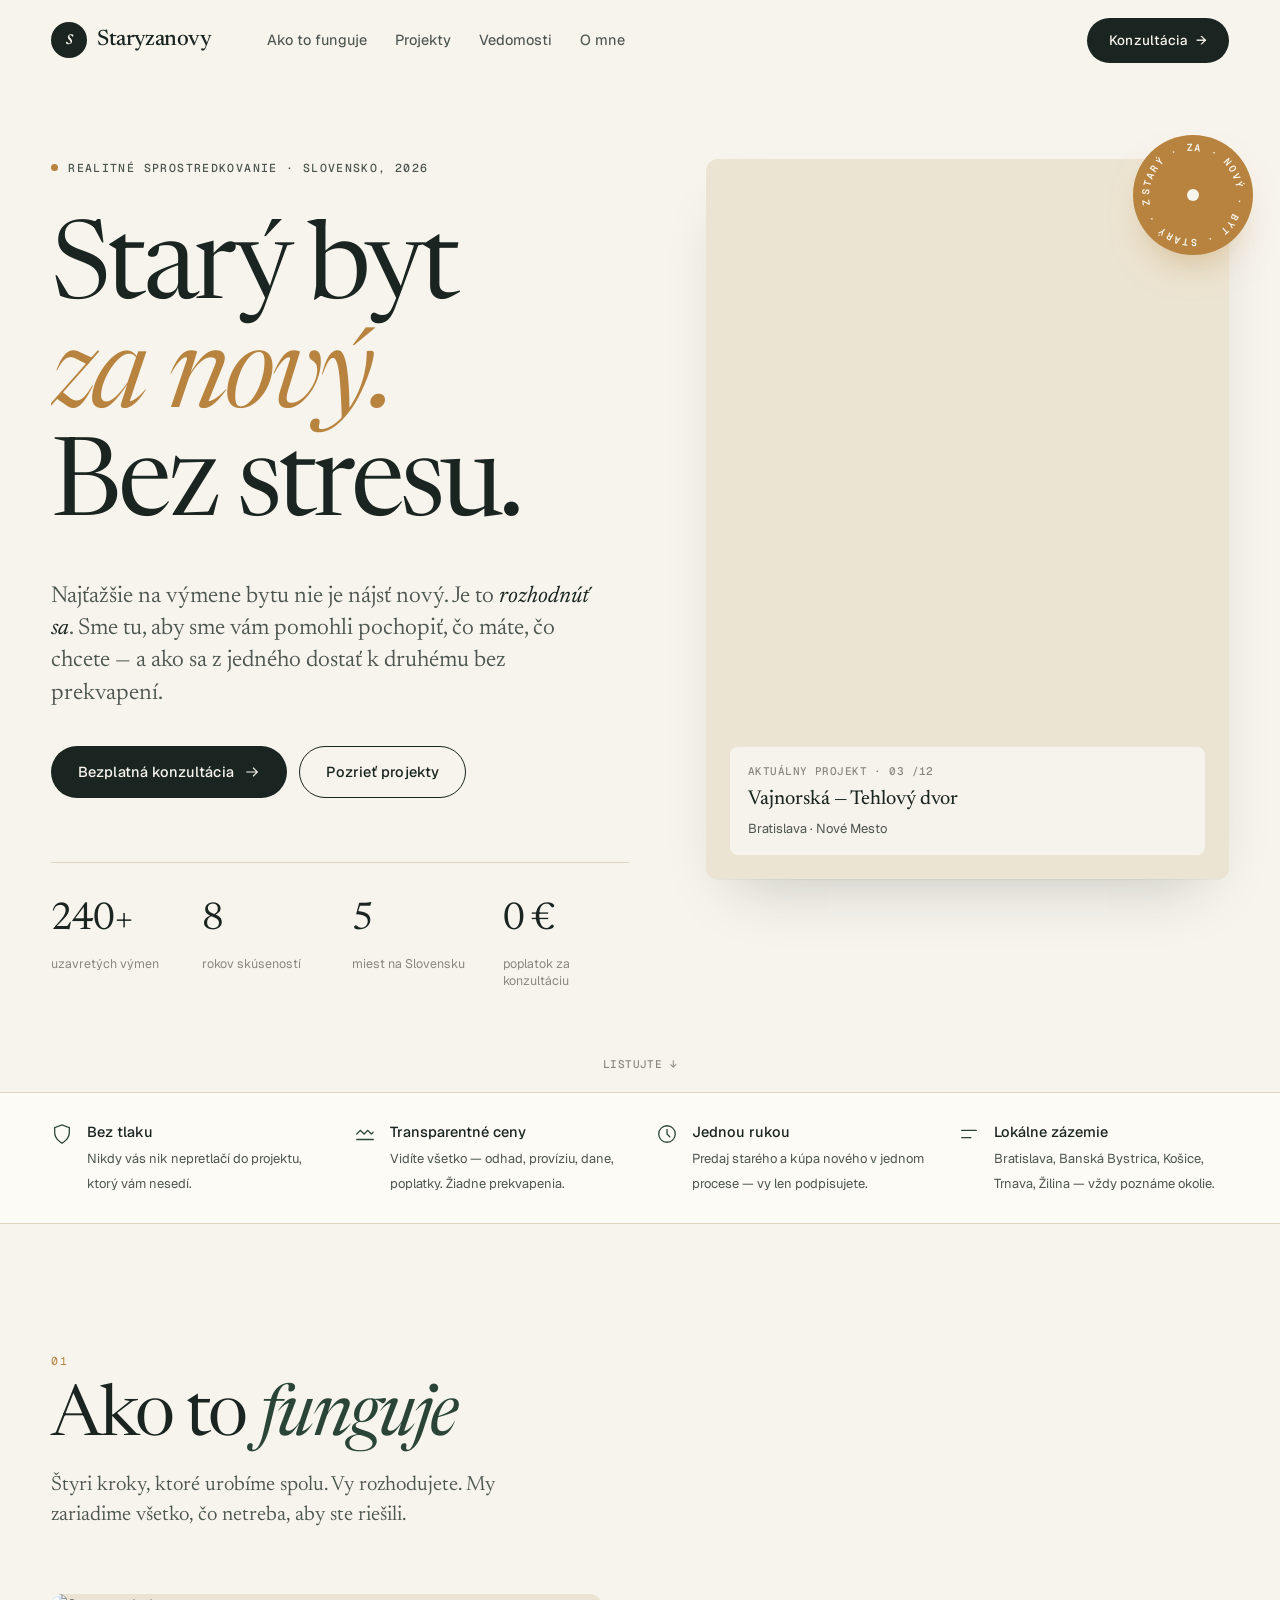
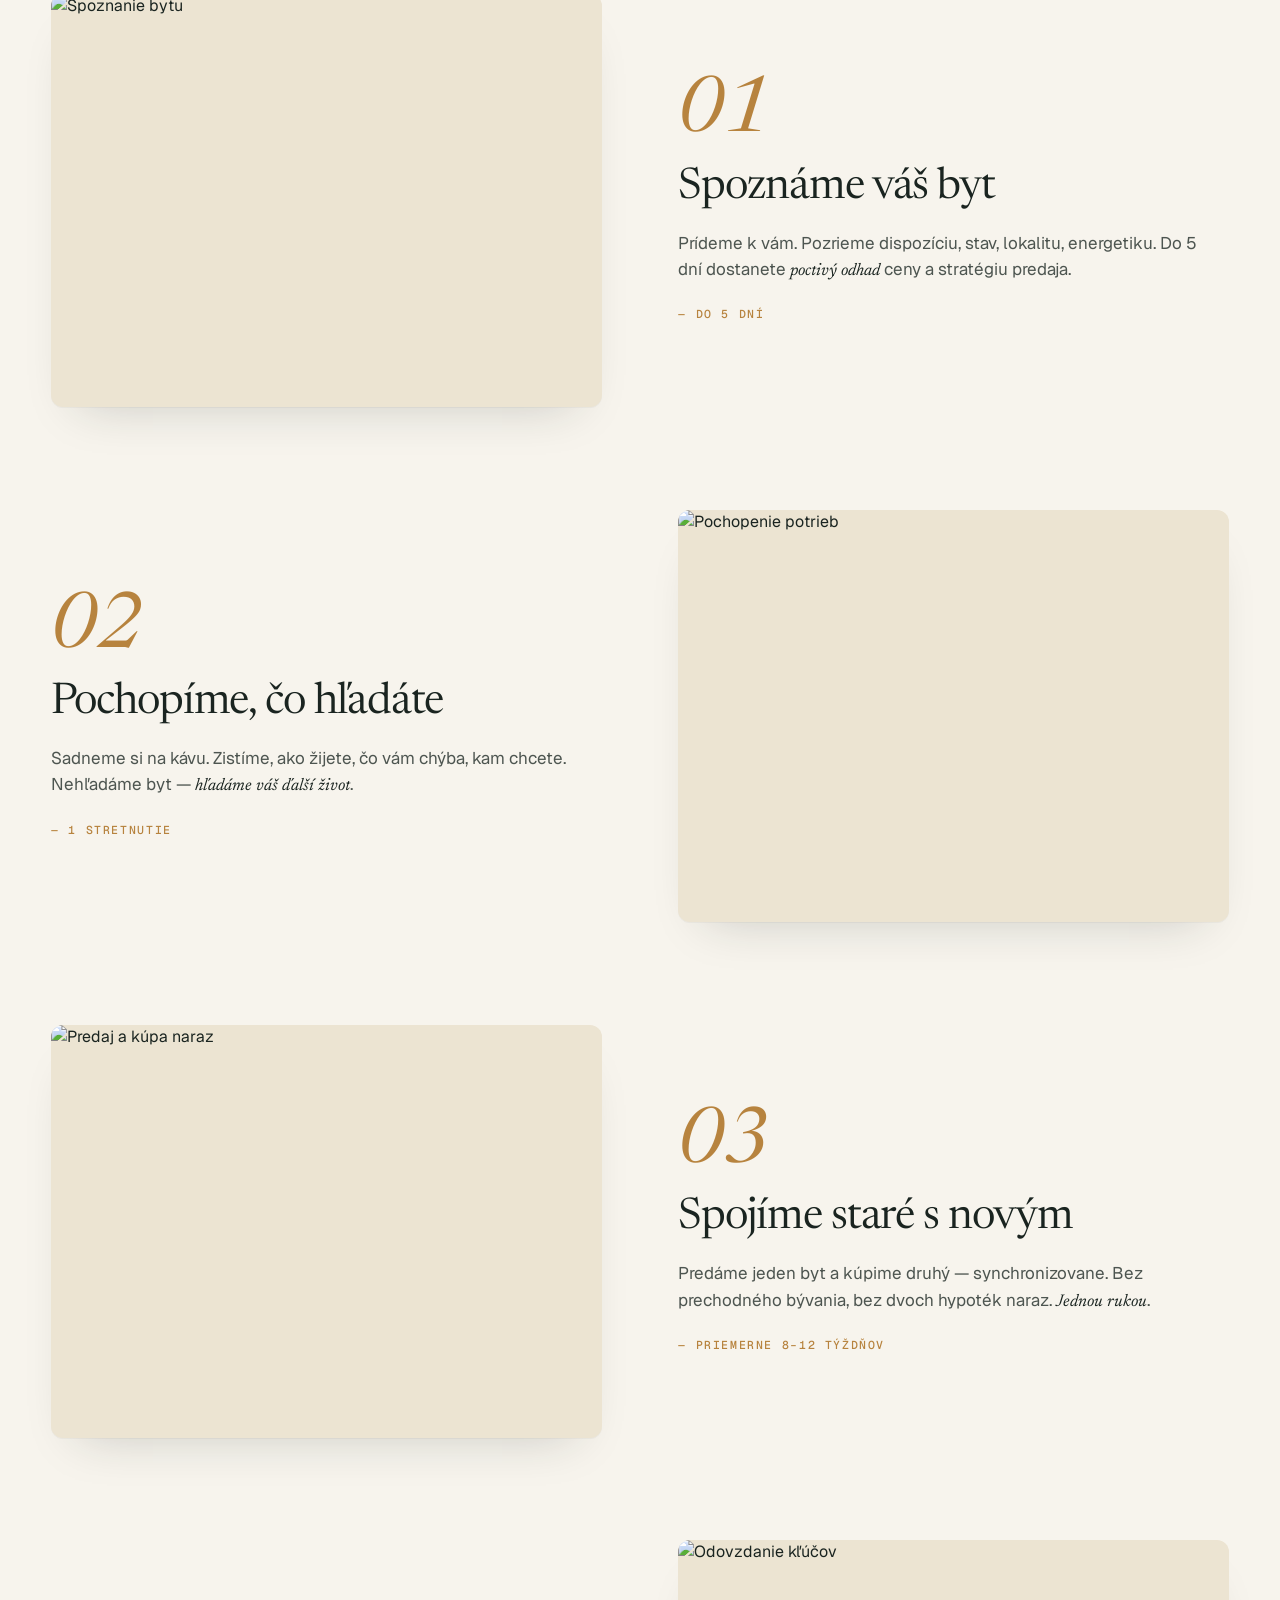
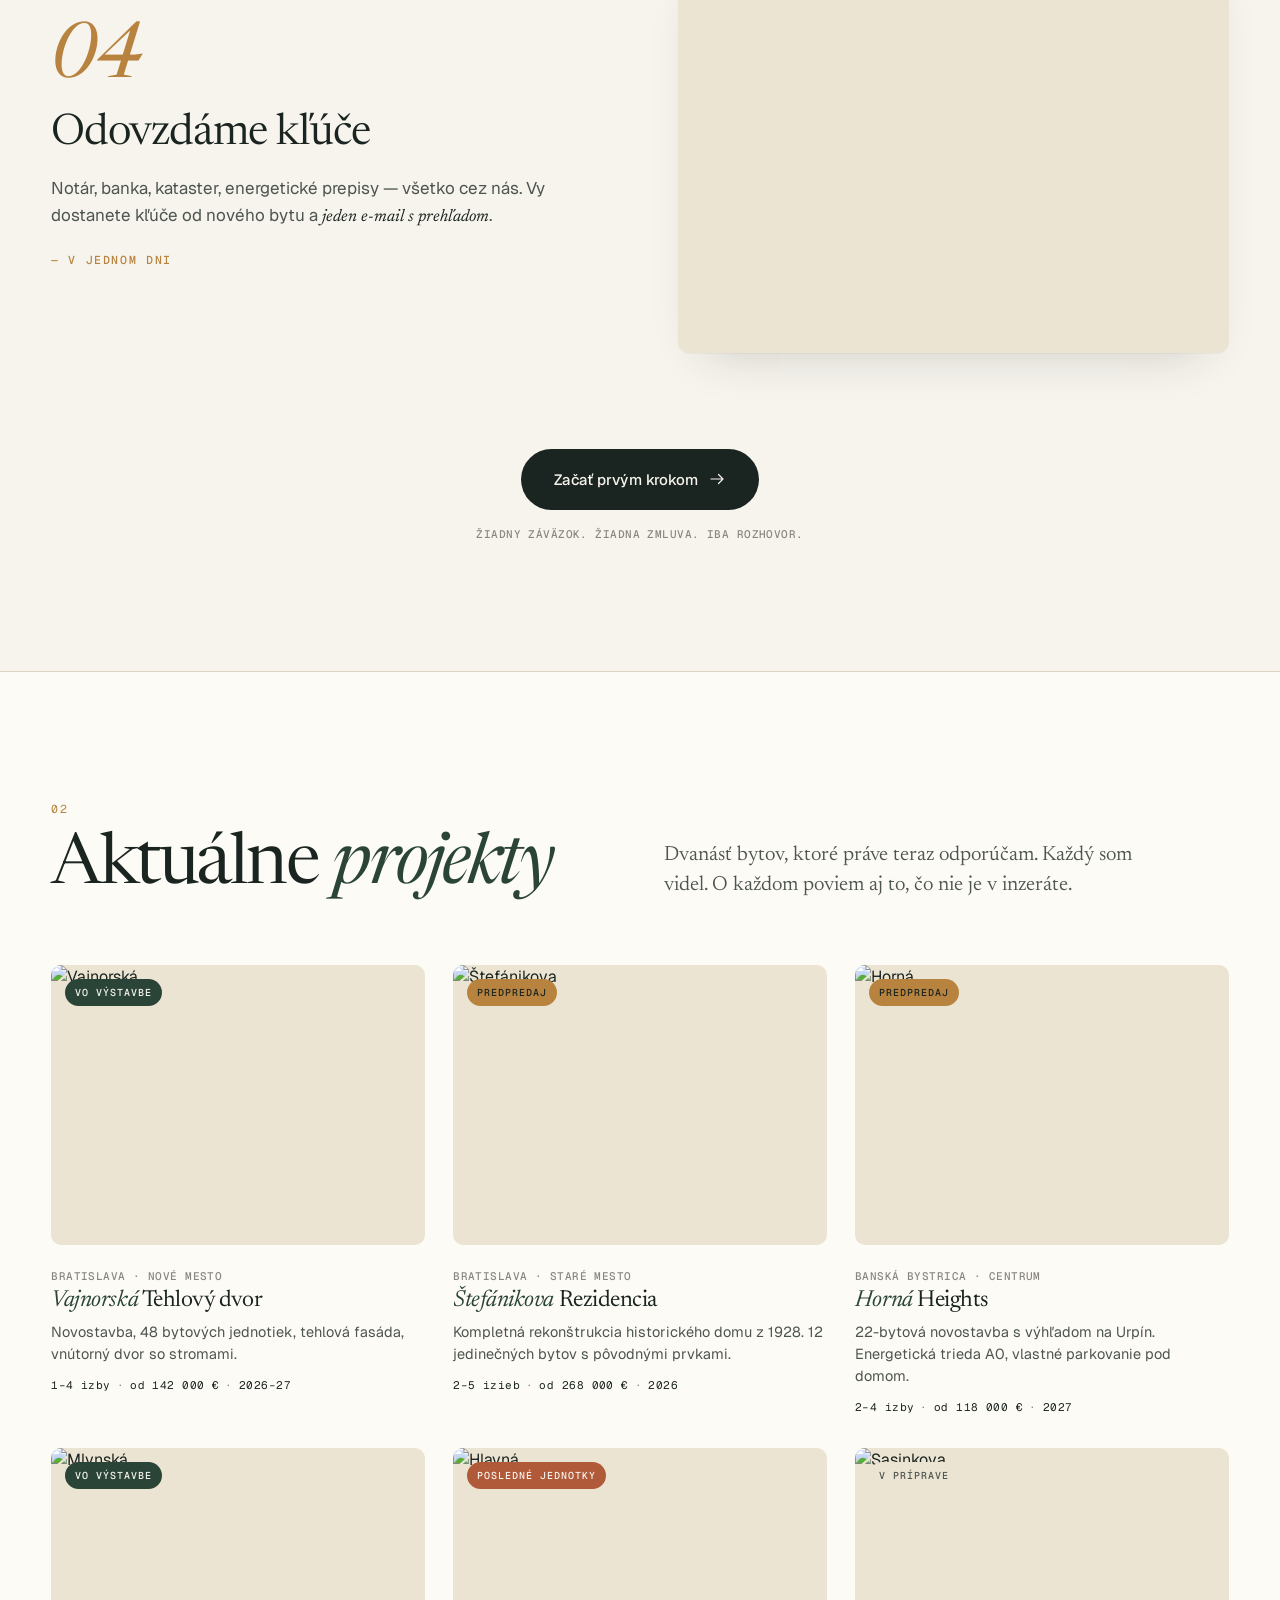
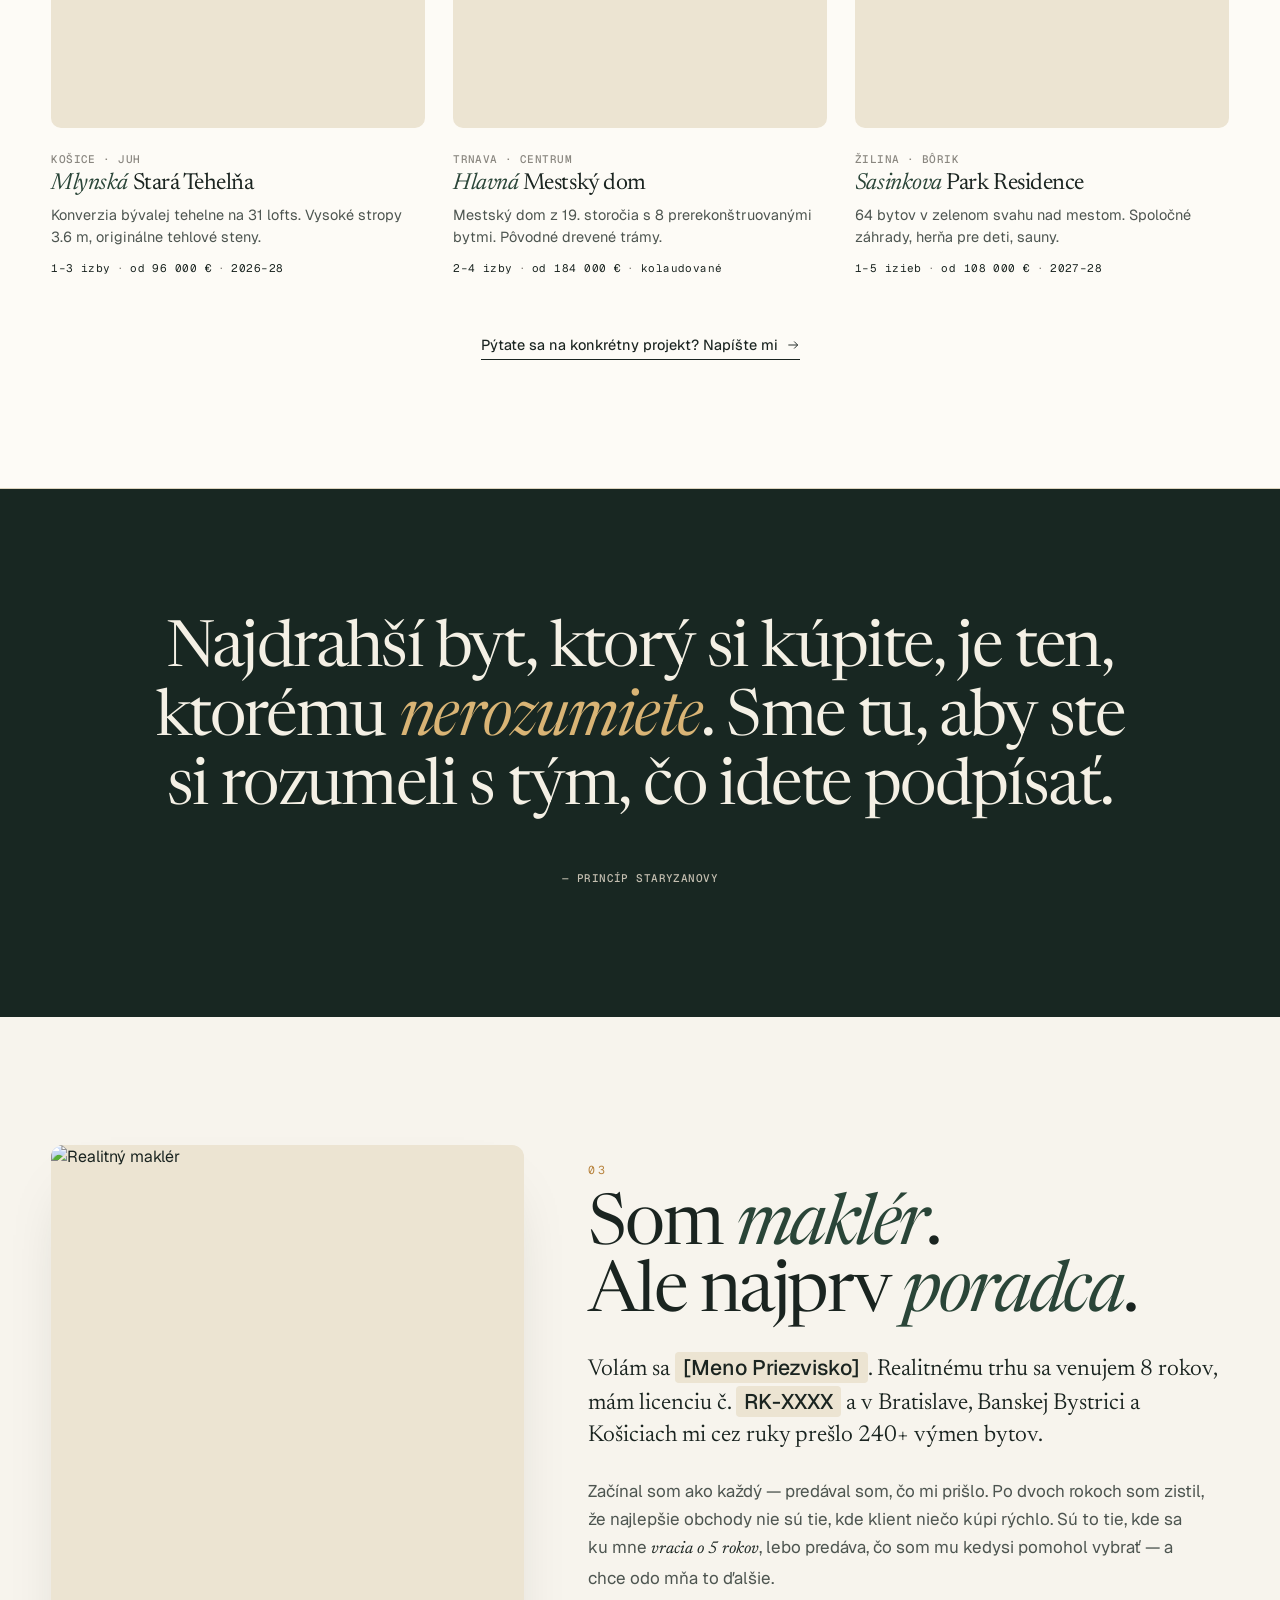
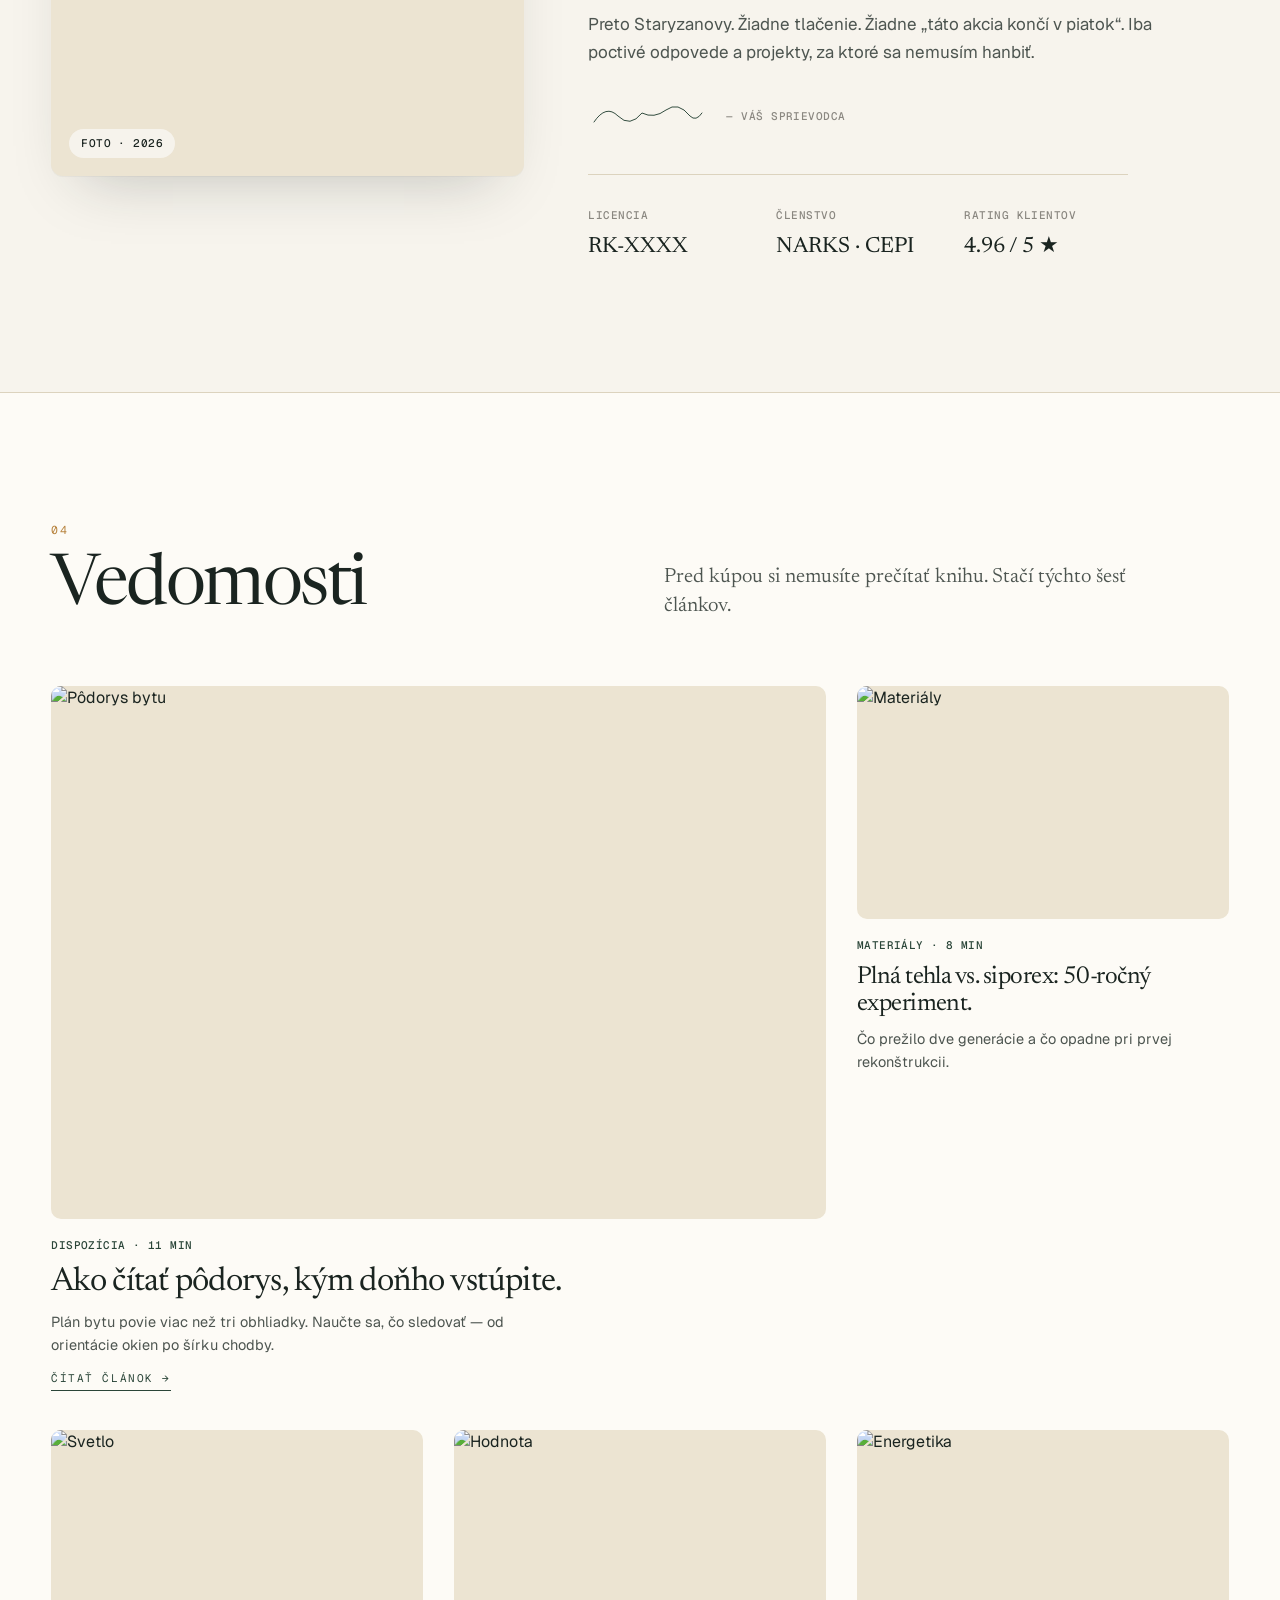
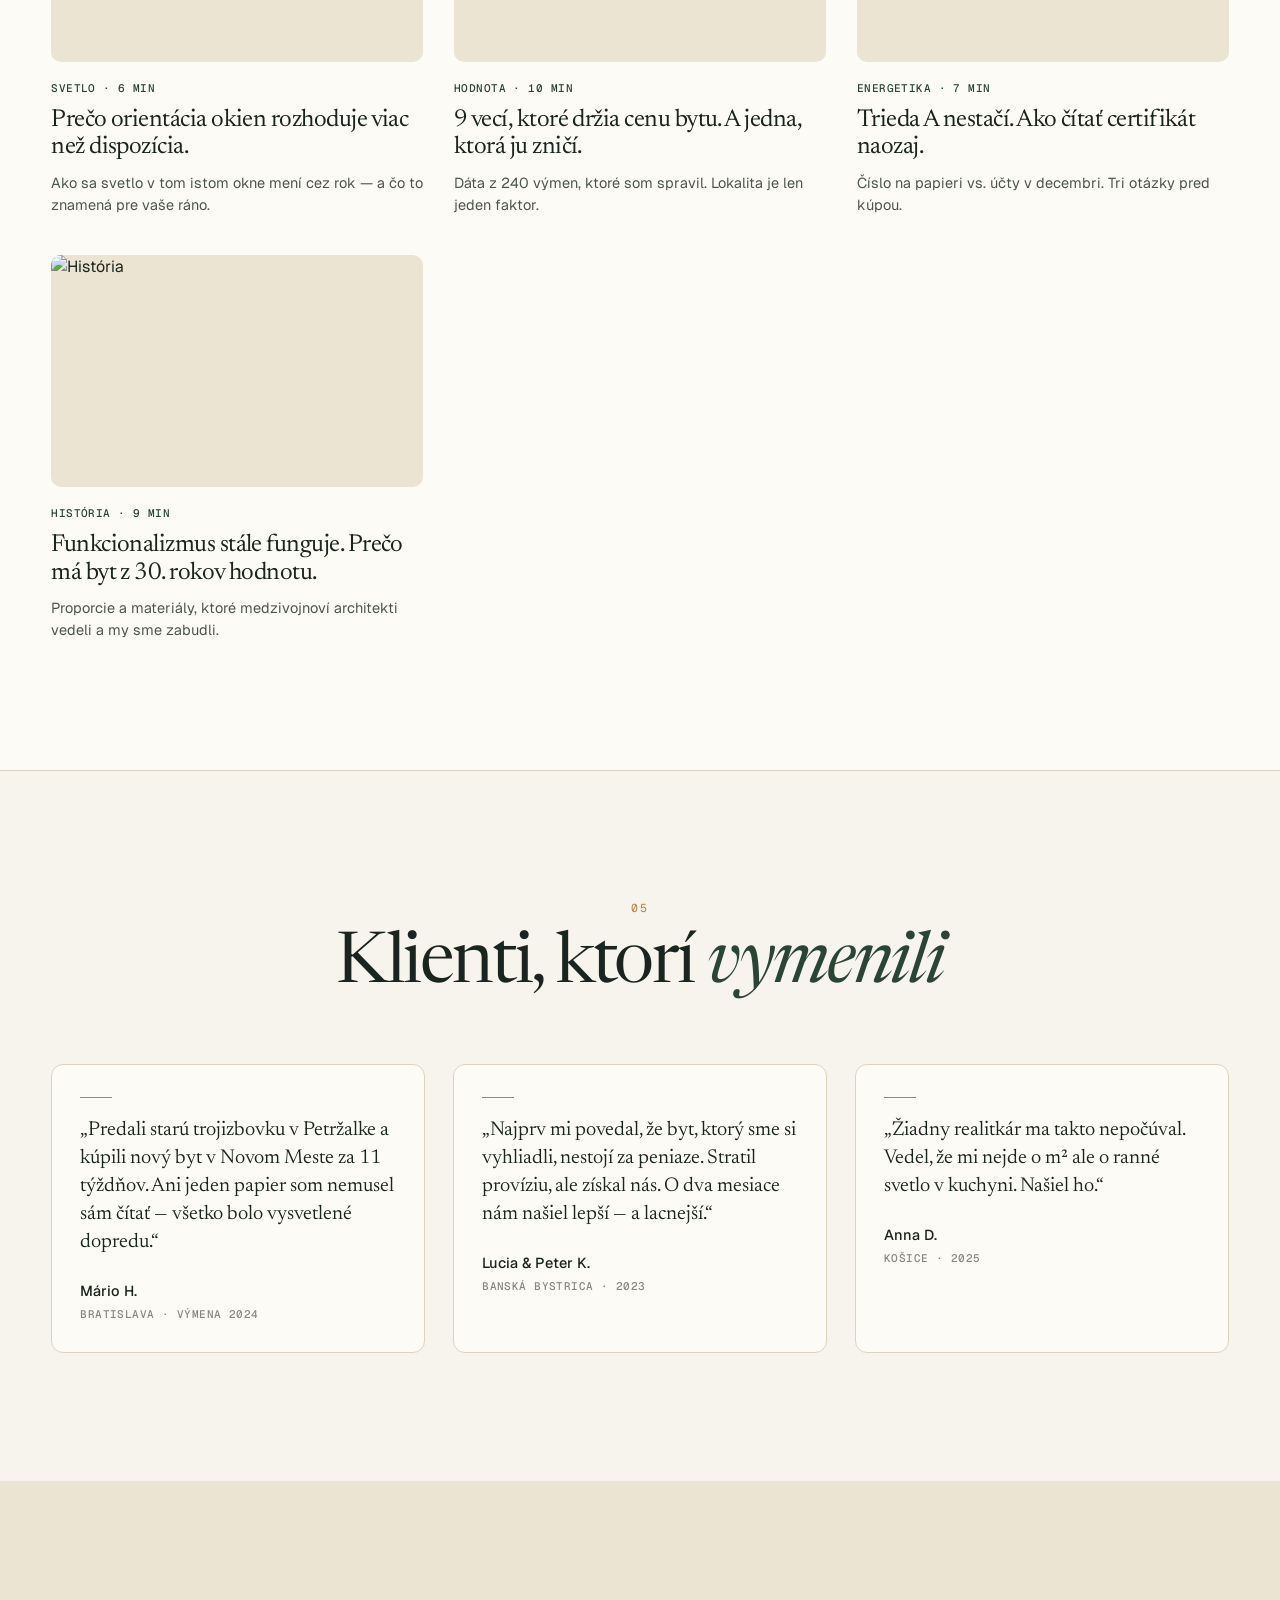
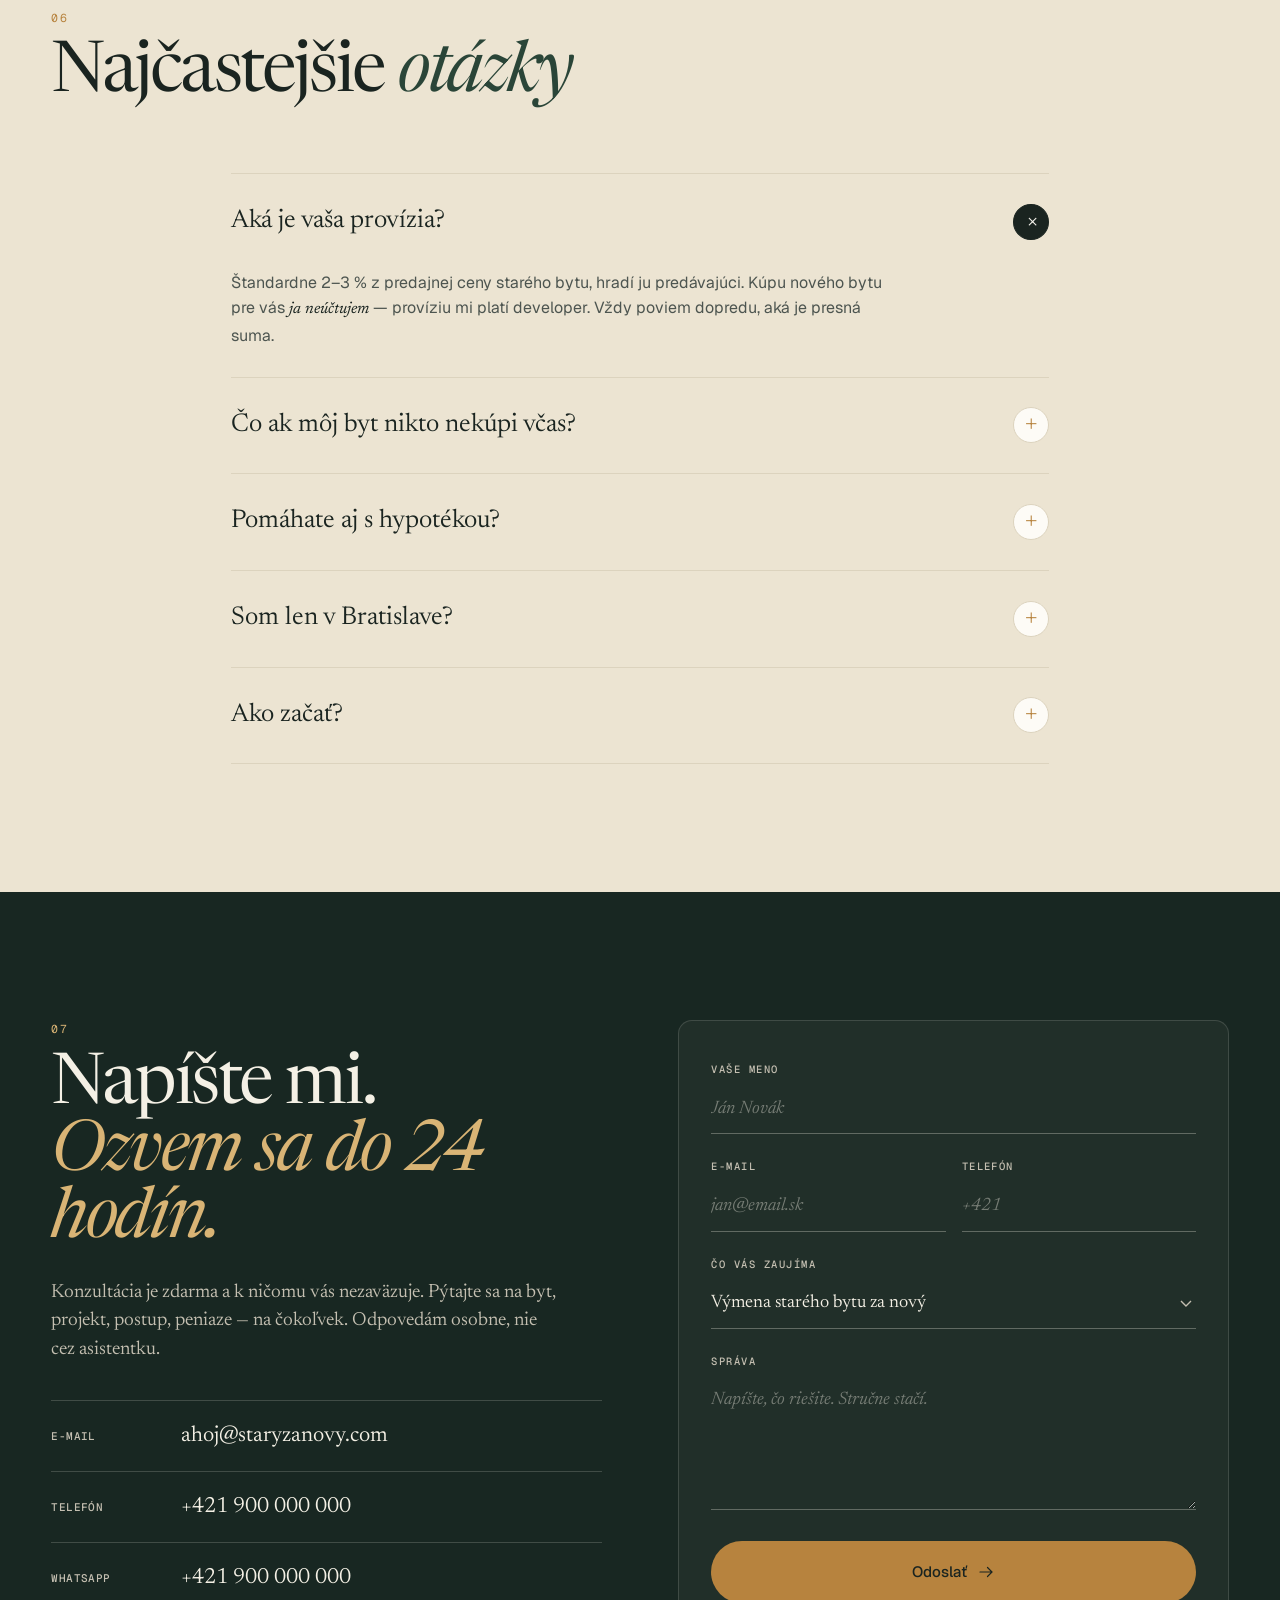
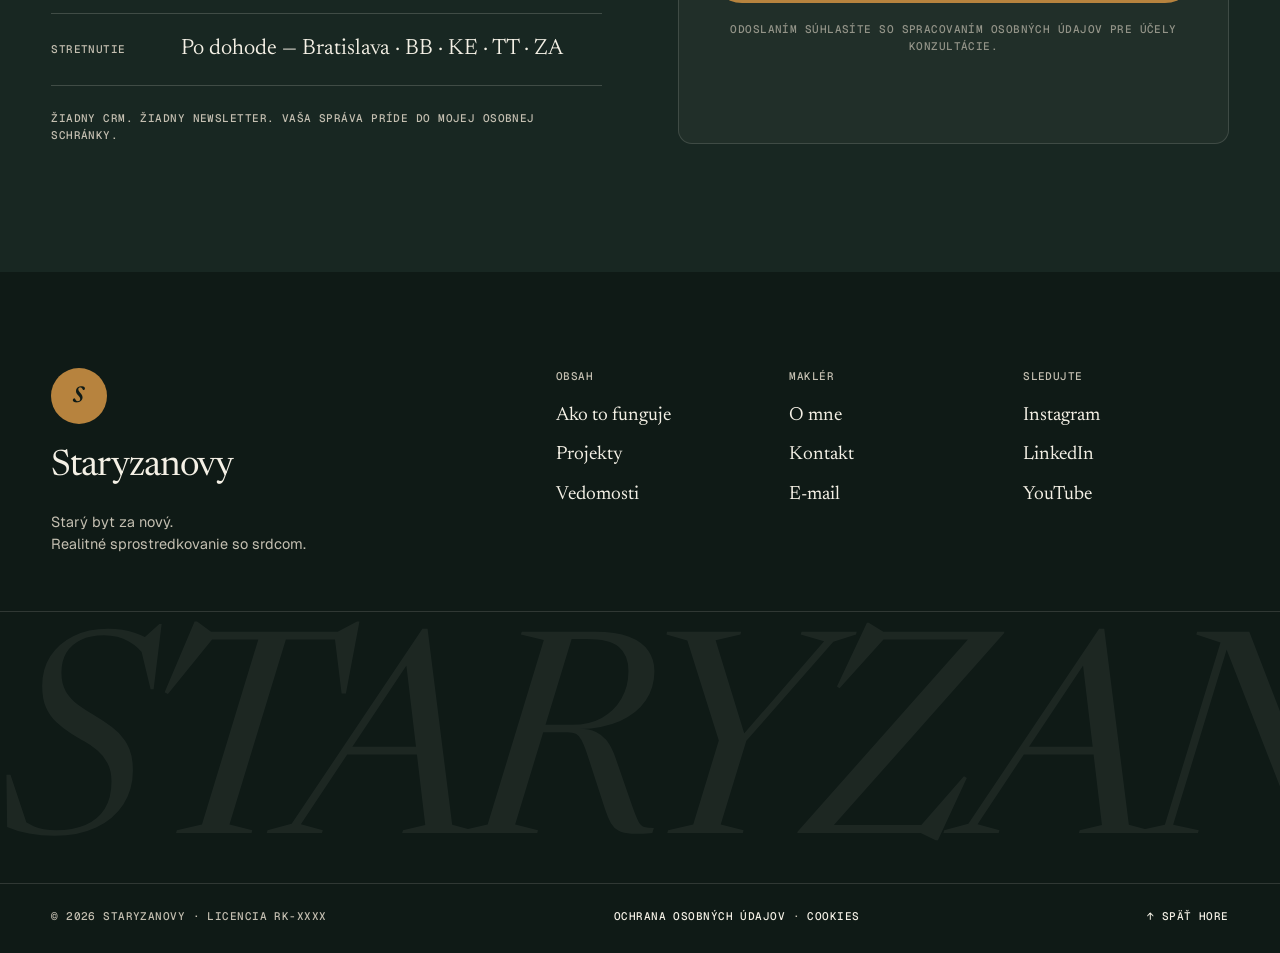
==== commit 51d53a6e: "fix: change domain from staryzanovy.sk to staryzanovy.com" ====
--- a/index.html
+++ b/index.html
@@ -10,7 +10,7 @@
 <meta property="og:type" content="website" />
 <meta property="og:title" content="Staryzanovy — Starý byt za nový" />
 <meta property="og:description" content="Vymeňte starý byt za nový. Bez stresu. So sprievodcom, ktorý pozná každý detail." />
-<meta property="og:url" content="https://staryzanovy.sk" />
+<meta property="og:url" content="https://staryzanovy.com" />
 <meta property="og:locale" content="sk_SK" />
 
 <link rel="preconnect" href="https://fonts.googleapis.com" />
@@ -623,7 +623,7 @@
       <ul class="contact__lines">
         <li>
           <span class="mono">E-mail</span>
-          <a href="mailto:ahoj@staryzanovy.sk">ahoj@staryzanovy.sk</a>
+          <a href="mailto:ahoj@staryzanovy.com">ahoj@staryzanovy.com</a>
         </li>
         <li>
           <span class="mono">Telefón</span>
@@ -715,7 +715,7 @@
         <ul>
           <li><a href="#makler">O mne</a></li>
           <li><a href="#kontakt">Kontakt</a></li>
-          <li><a href="mailto:ahoj@staryzanovy.sk">E-mail</a></li>
+          <li><a href="mailto:ahoj@staryzanovy.com">E-mail</a></li>
         </ul>
       </div>
       <div>
